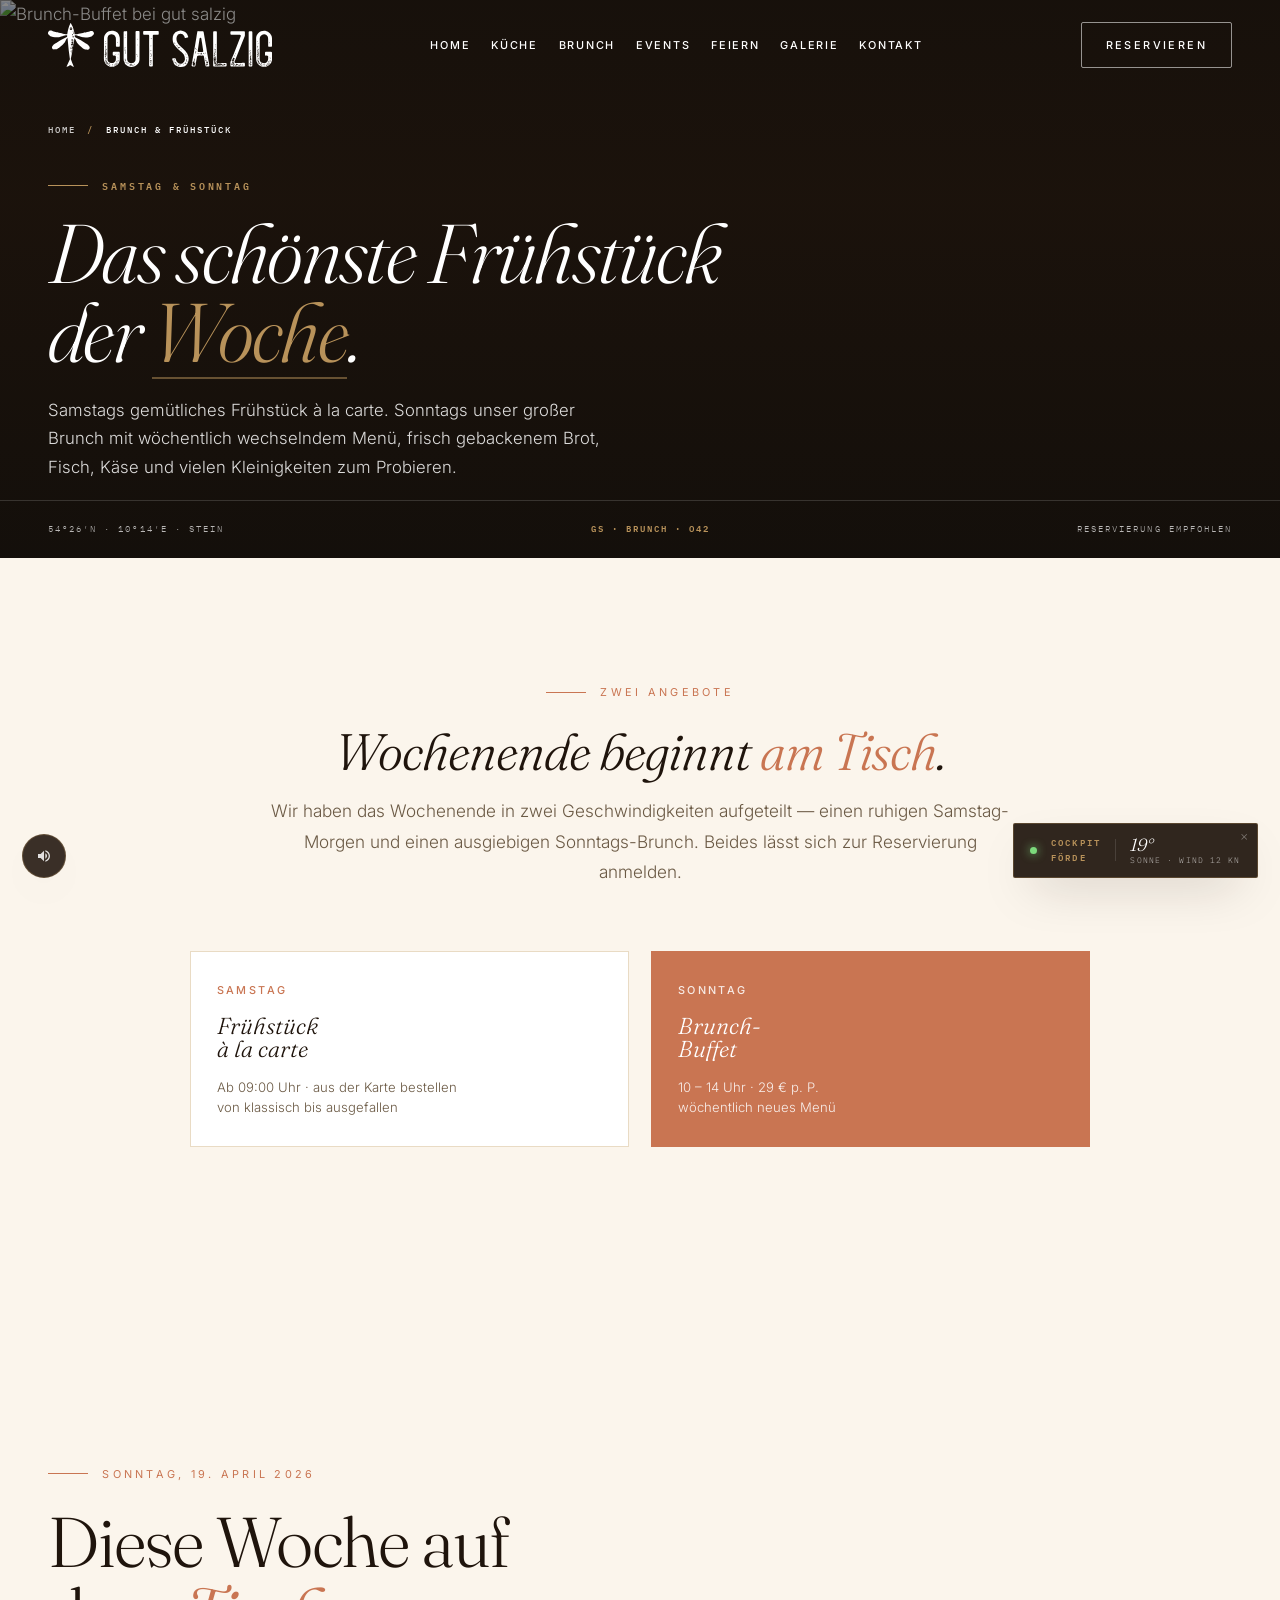
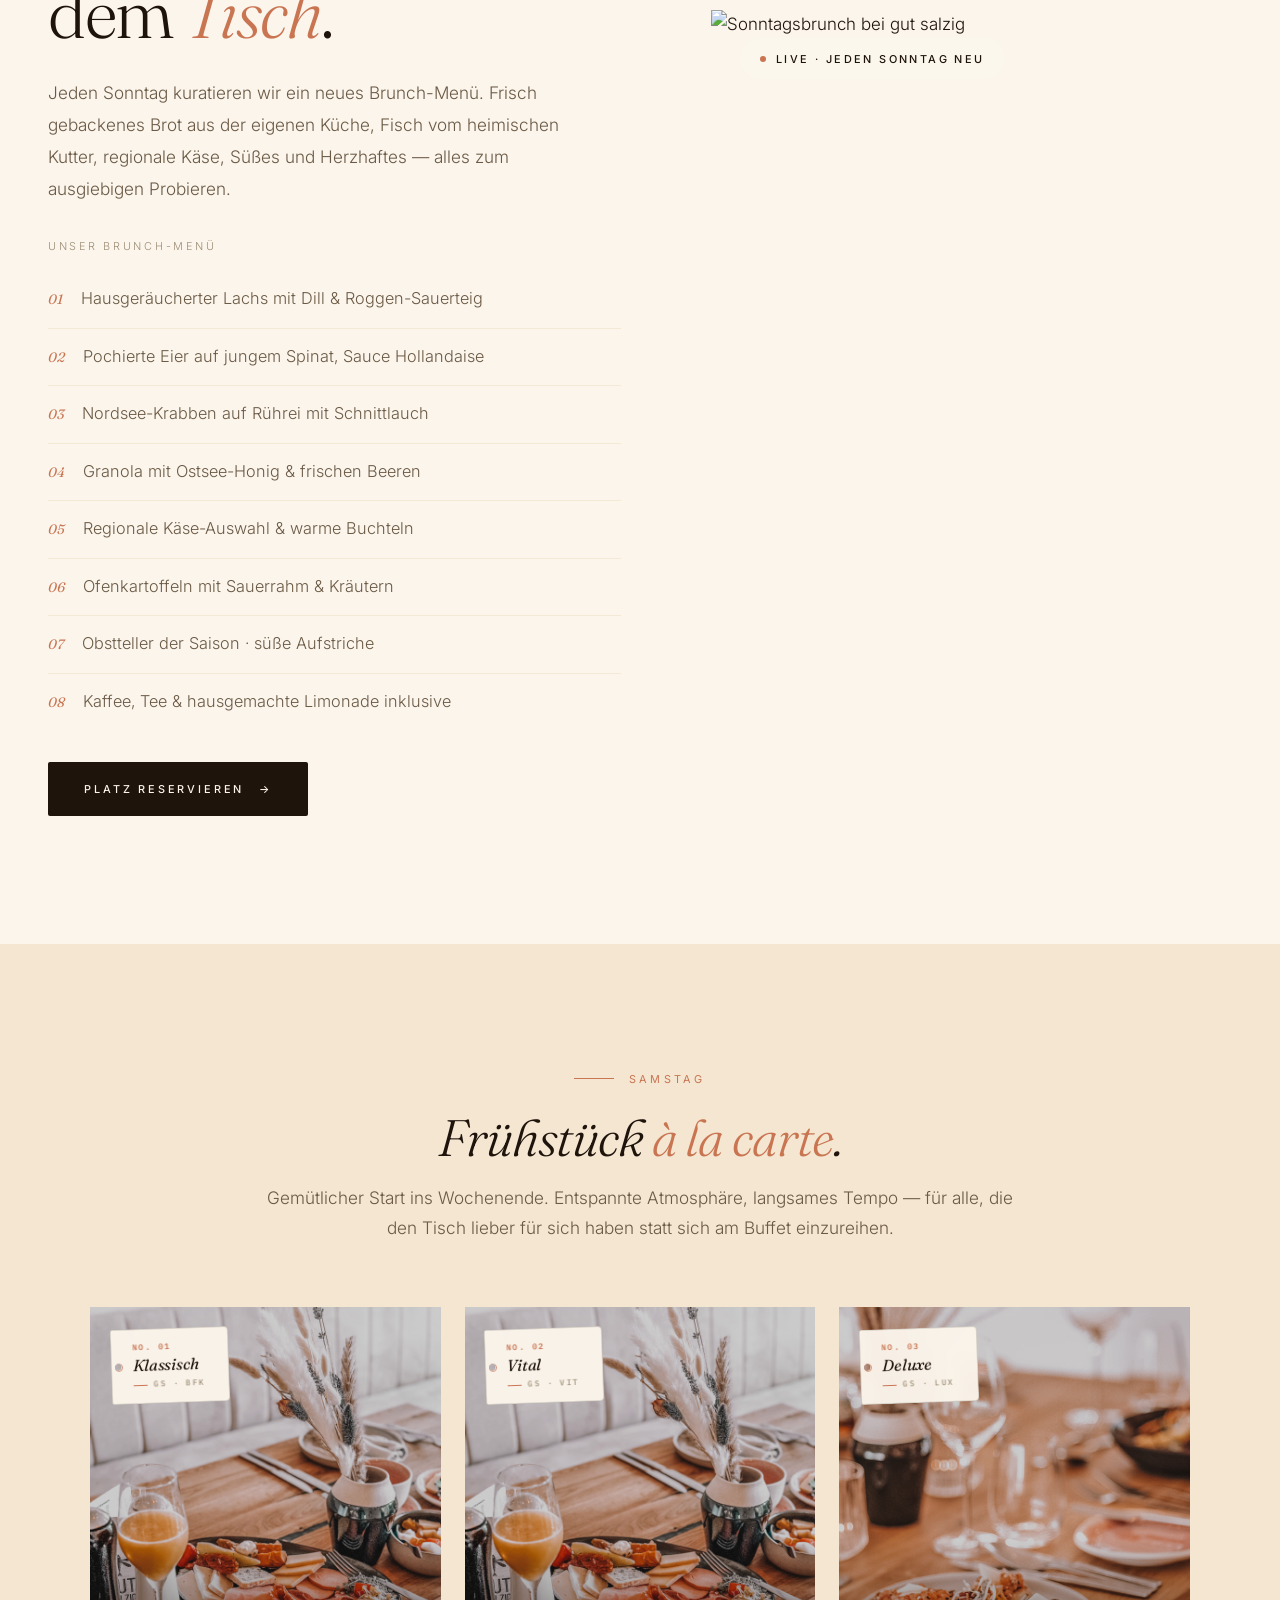
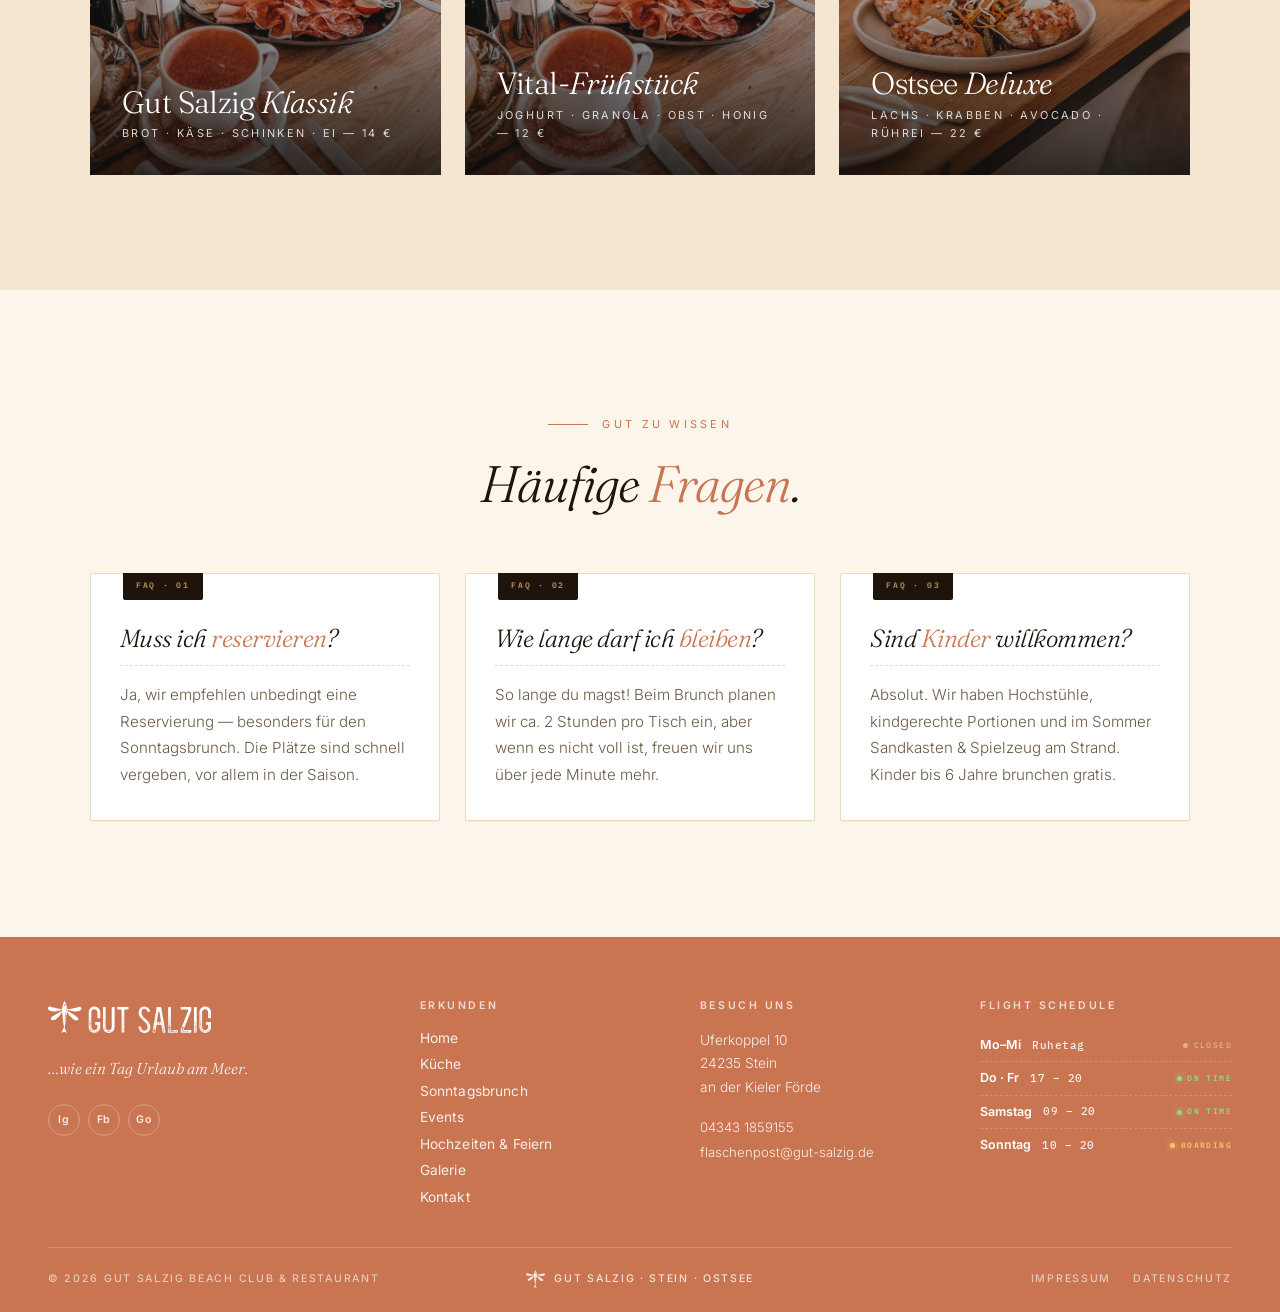
==== prototype/brunch.html @ 91cdd0eb "Initial commit: gut salzig Beach Club & Restaurant Website Static HTML/CSS/JS prototype with: - Home" ====
<!doctype html>
<html lang="de">
<head>
<meta charset="utf-8">
<meta name="viewport" content="width=device-width, initial-scale=1">
<title>Brunch & Frühstück — gut salzig · Stein an der Ostsee</title>
<meta name="description" content="Samstags gemütliches Frühstück à la carte, sonntags großer Brunch mit wöchentlich wechselndem Menü direkt an der Kieler Förde.">
<meta name="theme-color" content="#FBF5EC">
<link rel="icon" type="image/svg+xml" href="assets/logo/icon-blk.svg">

<link rel="preconnect" href="https://fonts.googleapis.com">
<link rel="preconnect" href="https://fonts.gstatic.com" crossorigin>
<link href="https://fonts.googleapis.com/css2?family=Fraunces:ital,opsz,wght@0,9..144,300;0,9..144,400;0,9..144,500;1,9..144,300;1,9..144,400;1,9..144,500&family=Tangerine:wght@400;700&family=Inter:wght@300;400;500&family=IBM+Plex+Mono:wght@400;500;600&display=swap" rel="stylesheet">

<link rel="stylesheet" href="assets/css/style.css">
</content>
</invoke>
</head>
<body>

<header class="nav" id="nav">
  <div class="nav__inner">
    <a href="index.html" class="nav__brand" aria-label="gut salzig">
      <img src="assets/logo/logo2-wht.svg" alt="gut salzig" class="logo-wht">
      <img src="assets/logo/logo2-blk.svg" alt="" class="logo-blk" aria-hidden="true">
    </a>

    <nav class="nav__menu">
      <a href="index.html">Home</a>
      <a href="kueche.html">Küche</a>
      <a href="brunch.html">Brunch</a>
      <a href="events.html">Events</a>
      <a href="feiern.html">Feiern</a>
      <a href="galerie.html">Galerie</a>
      <a href="kontakt.html">Kontakt</a>
    </nav>

    <div class="nav__right">
      <a href="tel:043431859155" class="nav__phone">04343 1859155</a>
      <a href="kontakt.html" class="nav__reserve">Reservieren</a>
      <button class="nav__burger" id="navBurger" aria-label="Menü öffnen">
        <span></span><span></span>
      </button>
    </div>
  </div>
</header>

<div class="menu" id="menu">
  <div class="menu__top">
    <div class="menu__brand">
      <img src="assets/logo/logo2-blk.svg" alt="gut salzig" style="height:44px;width:auto;">
    </div>
    <button class="menu__close" id="menuClose" aria-label="Menü schließen">×</button>
  </div>

  <div class="menu__grid">
    <ul class="menu__list">
      <li><a href="index.html"   data-num="01">Home</a></li>
      <li><a href="kueche.html"  data-num="02">Küche</a></li>
      <li><a href="brunch.html"  data-num="03">Brunch &amp; Frühstück</a></li>
      <li><a href="events.html"  data-num="04">Events</a></li>
      <li><a href="feiern.html"  data-num="05">Hochzeiten &amp; Feiern</a></li>
      <li><a href="galerie.html" data-num="06">Galerie</a></li>
      <li><a href="kontakt.html" data-num="07">Kontakt</a></li>
    </ul>

    <aside class="menu__aside">
      <h4>Besuch uns</h4>
      <p>Direkt an der Kieler Förde.<br>Uferkoppel 10, 24235 Stein</p>
      <div class="hours">
        <span><strong>Do–Fr</strong> 17 – 20 Uhr</span>
        <span><strong>Sa</strong> Frühstück ab 09 · bis 20 Uhr</span>
        <span><strong>So</strong> Brunch 10 – 14 · bis 20 Uhr</span>
      </div>
      <a href="tel:043431859155" class="link">04343 1859155 →</a>
    </aside>
  </div>

  <div class="menu__bottom">
    <span>© 2026 gut salzig</span>
    <div class="menu__social">
      <a href="#">Instagram</a>
      <a href="#">Facebook</a>
      <a href="#">Google</a>
    </div>
  </div>
</div>



<!-- HERO -->
<section class="subpage-hero">
  <div class="subpage-hero__media">
    <img src="assets/images/tile-brunch.jpg" alt="Brunch-Buffet bei gut salzig">
  </div>
  <div class="subpage-hero__content">
    <nav class="subpage-hero__breadcrumb">
      <a href="index.html">Home</a>
      <span class="sep">/</span>
      <span class="current">Brunch & Frühstück</span>
    </nav>
    <span class="subpage-hero__eyebrow">Samstag & Sonntag</span>
    <h1 class="subpage-hero__title">Das schönste Frühstück<br>der <em>Woche</em>.</h1>
    <p class="subpage-hero__sub">Samstags gemütliches Frühstück à la carte. Sonntags unser großer Brunch mit wöchentlich wechselndem Menü, frisch gebackenem Brot, Fisch, Käse und vielen Kleinigkeiten zum Probieren.</p>
  </div>
  <div class="subpage-hero__bar">
    <span>54°26′N · 10°14′E · Stein</span>
    <span class="subpage-hero__bar-flight">GS · BRUNCH · 042</span>
    <span>Reservierung empfohlen</span>
  </div>
</section>

<!-- Zwei Angebote nebeneinander -->
<section class="subpage-section">
  <div class="wrap">
    <div class="page-head reveal">
      <span class="eyebrow">Zwei Angebote</span>
      <h2>Wochenende beginnt <em>am Tisch</em>.</h2>
      <p>Wir haben das Wochenende in zwei Geschwindigkeiten aufgeteilt — einen ruhigen Samstag-Morgen und einen ausgiebigen Sonntags-Brunch. Beides lässt sich zur Reservierung anmelden.</p>
    </div>

    <div class="brunch__days" style="max-width: 900px; margin: 0 auto 4rem; grid-template-columns: 1fr 1fr; gap: 1.4rem;">
      <div class="brunch__day">
        <div class="brunch__day-label">Samstag</div>
        <div class="brunch__day-title">Frühstück<br>à la carte</div>
        <div class="brunch__day-meta">Ab 09:00 Uhr · aus der Karte bestellen<br>von klassisch bis ausgefallen</div>
      </div>
      <div class="brunch__day brunch__day--highlight">
        <div class="brunch__day-label">Sonntag</div>
        <div class="brunch__day-title">Brunch-<br>Buffet</div>
        <div class="brunch__day-meta">10 – 14 Uhr · 29 € p. P.<br>wöchentlich neues Menü</div>
      </div>
    </div>
  </div>
</section>

<!-- Brunch-Wochenmenü (dynamisch) -->
<section class="brunch" id="brunch">
  <div class="wrap">
    <div class="brunch__grid">
      <div class="brunch__content reveal">
        <span class="eyebrow">Sonntag, 19. April 2026</span>
        <h2>Diese Woche auf<br>dem <em>Tisch</em>.</h2>
        <p>Jeden Sonntag kuratieren wir ein neues Brunch-Menü. Frisch gebackenes Brot aus der eigenen Küche, Fisch vom heimischen Kutter, regionale Käse, Süßes und Herzhaftes — alles zum ausgiebigen Probieren.</p>

        <span class="brunch__menu-label">Unser Brunch-Menü</span>
        <ul class="brunch__menu">
          <li data-n="01">Hausgeräucherter Lachs mit Dill &amp; Roggen-Sauerteig</li>
          <li data-n="02">Pochierte Eier auf jungem Spinat, Sauce Hollandaise</li>
          <li data-n="03">Nordsee-Krabben auf Rührei mit Schnittlauch</li>
          <li data-n="04">Granola mit Ostsee-Honig &amp; frischen Beeren</li>
          <li data-n="05">Regionale Käse-Auswahl &amp; warme Buchteln</li>
          <li data-n="06">Ofenkartoffeln mit Sauerrahm &amp; Kräutern</li>
          <li data-n="07">Obstteller der Saison · süße Aufstriche</li>
          <li data-n="08">Kaffee, Tee &amp; hausgemachte Limonade inklusive</li>
        </ul>

        <a href="kontakt.html" class="btn btn--primary">Platz reservieren <span class="arrow">→</span></a>
      </div>
      <div class="brunch__image reveal">
        <span class="brunch__badge">Live · jeden Sonntag neu</span>
        <img src="assets/images/brunch-vertical.jpg" alt="Sonntagsbrunch bei gut salzig">
      </div>
    </div>
  </div>
</section>

<!-- Samstag Frühstück Karte -->
<section class="subpage-section subpage-section--cream">
  <div class="wrap">
    <div class="page-head reveal">
      <span class="eyebrow">Samstag</span>
      <h2>Frühstück <em>à la carte</em>.</h2>
      <p>Gemütlicher Start ins Wochenende. Entspannte Atmosphäre, langsames Tempo — für alle, die den Tisch lieber für sich haben statt sich am Buffet einzureihen.</p>
    </div>

    <div class="celebrations__grid reveal-stagger" style="max-width: 1100px; margin-inline: auto;">
      <article class="celebration">
        <img src="assets/images/dish-3.jpg" alt="Klassisches Frühstück">
        <div class="luggage-tag" aria-hidden="true">
          <span class="luggage-tag__number">No. 01</span>
          <span class="luggage-tag__label">Klassisch</span>
          <span class="luggage-tag__code">GS · BFK</span>
        </div>
        <div class="celebration__body">
          <h3>Gut Salzig <em>Klassik</em></h3>
          <p>Brot · Käse · Schinken · Ei — 14 €</p>
        </div>
      </article>
      <article class="celebration">
        <img src="assets/images/intro-food.jpg" alt="Früchte-Frühstück">
        <div class="luggage-tag" aria-hidden="true">
          <span class="luggage-tag__number">No. 02</span>
          <span class="luggage-tag__label">Vital</span>
          <span class="luggage-tag__code">GS · VIT</span>
        </div>
        <div class="celebration__body">
          <h3>Vital-<em>Frühstück</em></h3>
          <p>Joghurt · Granola · Obst · Honig — 12 €</p>
        </div>
      </article>
      <article class="celebration">
        <img src="assets/images/dish-2.jpg" alt="Deluxe Frühstück">
        <div class="luggage-tag" aria-hidden="true">
          <span class="luggage-tag__number">No. 03</span>
          <span class="luggage-tag__label">Deluxe</span>
          <span class="luggage-tag__code">GS · LUX</span>
        </div>
        <div class="celebration__body">
          <h3>Ostsee <em>Deluxe</em></h3>
          <p>Lachs · Krabben · Avocado · Rührei — 22 €</p>
        </div>
      </article>
    </div>
  </div>
</section>

<!-- FAQ -->
<section class="subpage-section">
  <div class="wrap">
    <div class="page-head reveal">
      <span class="eyebrow">Gut zu wissen</span>
      <h2>Häufige <em>Fragen</em>.</h2>
    </div>

    <div class="captains-log__grid reveal-stagger" style="max-width: 1100px; margin-inline: auto;">
      <article class="log-entry">
        <span class="log-entry__ribbon">FAQ · 01</span>
        <div class="log-entry__header">
          <h3 class="log-entry__title">Muss ich <em>reservieren</em>?</h3>
        </div>
        <p class="log-entry__body">Ja, wir empfehlen unbedingt eine Reservierung — besonders für den Sonntagsbrunch. Die Plätze sind schnell vergeben, vor allem in der Saison.</p>
      </article>
      <article class="log-entry">
        <span class="log-entry__ribbon">FAQ · 02</span>
        <div class="log-entry__header">
          <h3 class="log-entry__title">Wie lange darf ich <em>bleiben</em>?</h3>
        </div>
        <p class="log-entry__body">So lange du magst! Beim Brunch planen wir ca. 2 Stunden pro Tisch ein, aber wenn es nicht voll ist, freuen wir uns über jede Minute mehr.</p>
      </article>
      <article class="log-entry">
        <span class="log-entry__ribbon">FAQ · 03</span>
        <div class="log-entry__header">
          <h3 class="log-entry__title">Sind <em>Kinder</em> willkommen?</h3>
        </div>
        <p class="log-entry__body">Absolut. Wir haben Hochstühle, kindgerechte Portionen und im Sommer Sandkasten &amp; Spielzeug am Strand. Kinder bis 6 Jahre brunchen gratis.</p>
      </article>
    </div>
  </div>
</section>


<footer class="footer">
  <div class="wrap-wide">
    <div class="footer__main">

      <div class="footer__col footer__col--brand">
        <a href="index.html" class="footer__brand">
          <img src="assets/logo/logo2-wht.svg" alt="gut salzig">
        </a>
        <p class="footer__tagline">…wie ein Tag Urlaub am Meer.</p>
        <div class="footer__social">
          <a href="#" aria-label="Instagram">Ig</a>
          <a href="#" aria-label="Facebook">Fb</a>
          <a href="#" aria-label="Google Reviews">Go</a>
        </div>
      </div>

      <div class="footer__col">
        <h4 class="footer__heading">Erkunden</h4>
        <nav class="footer__nav-list">
          <a href="index.html">Home</a>
          <a href="kueche.html">Küche</a>
          <a href="brunch.html">Sonntagsbrunch</a>
          <a href="events.html">Events</a>
          <a href="feiern.html">Hochzeiten &amp; Feiern</a>
          <a href="galerie.html">Galerie</a>
          <a href="kontakt.html">Kontakt</a>
        </nav>
      </div>

      <div class="footer__col">
        <h4 class="footer__heading">Besuch uns</h4>
        <address class="footer__address">
          Uferkoppel 10<br>
          24235 Stein<br>
          an der Kieler Förde
        </address>
        <a href="tel:043431859155" class="footer__contact">04343 1859155</a>
        <a href="mailto:flaschenpost@gut-salzig.de" class="footer__contact">flaschenpost@gut-salzig.de</a>
      </div>

      <div class="footer__col">
        <h4 class="footer__heading">Flight Schedule</h4>
        <div class="flight-schedule">
          <div class="flight-schedule__row">
            <span class="flight-schedule__day">Mo–Mi</span>
            <span>Ruhetag</span>
            <span class="flight-schedule__status flight-schedule__status--closed">Closed</span>
          </div>
          <div class="flight-schedule__row">
            <span class="flight-schedule__day">Do · Fr</span>
            <span>17 – 20</span>
            <span class="flight-schedule__status flight-schedule__status--ontime">On&nbsp;Time</span>
          </div>
          <div class="flight-schedule__row">
            <span class="flight-schedule__day">Samstag</span>
            <span>09 – 20</span>
            <span class="flight-schedule__status flight-schedule__status--ontime">On&nbsp;Time</span>
          </div>
          <div class="flight-schedule__row">
            <span class="flight-schedule__day">Sonntag</span>
            <span>10 – 20</span>
            <span class="flight-schedule__status flight-schedule__status--boarding">Boarding</span>
          </div>
        </div>
      </div>

    </div>

    <div class="footer__bottom">
      <span>© 2026 gut salzig Beach Club &amp; Restaurant</span>
      <span class="footer__bottom-mark">
        <img src="assets/logo/icon-wht.svg" alt="" aria-hidden="true">
        <span>gut salzig · Stein · Ostsee</span>
      </span>
      <div class="footer__legal">
        <a href="impressum.html">Impressum</a>
        <a href="datenschutz.html">Datenschutz</a>
      </div>
    </div>
  </div>
</footer>

<button class="sound-toggle" id="soundToggle" aria-label="Boarding-Sound abspielen">
  <span class="sound-toggle__ring" aria-hidden="true"></span>
  <svg viewBox="0 0 24 24"><path d="M3 9v6h4l5 5V4L7 9H3zm13.5 3c0-1.77-1.02-3.29-2.5-4.03v8.05c1.48-.73 2.5-2.25 2.5-4.02zM14 3.23v2.06c2.89.86 5 3.54 5 6.71s-2.11 5.85-5 6.71v2.06c4.01-.91 7-4.49 7-8.77s-2.99-7.86-7-8.77z"/></svg>
</button>

<aside class="cockpit" id="cockpit" aria-label="Wetter an der Kieler Förde">
  <span class="cockpit__dot"></span>
  <div class="cockpit__label">Cockpit<br>Förde</div>
  <div class="cockpit__divider"></div>
  <div class="cockpit__data">
    <span class="cockpit__temp" id="cockpitTemp">19°</span>
    <span class="cockpit__meta" id="cockpitMeta">Sonne · Wind 12 kn</span>
  </div>
  <button class="cockpit__close" id="cockpitClose" aria-label="Cockpit-Widget schließen">×</button>
</aside>

<script src="assets/js/main.js"></script>


</body>
</html>
---- prototype/assets/css/style.css ----
/* =========================================================
   gut salzig — Design-System v3
   Light · Boho · Elegant · Image-heavy
   Inspired by: Attika Seafood · Picante · Patio Time · Benoit
   ========================================================= */

/* --- Brand Font: Kulacino Rough (nur für Logo & Brand-Akzente) --- */
@font-face {
  font-family: 'Kulacino Rough';
  src: url('../logo/KulacinoRough.otf') format('opentype');
  font-weight: 400;
  font-style: normal;
  font-display: swap;
}

:root {
  /* --- Palette: direkt aus den echten gut-salzig Fotos gesampelt --- */
  /* Quelle: Gastraum-Wände (#D9B4A1), Holz-Tische (#422112),
     beige Samtstühle (#E0D0C3), Hex-Fliesen, Messing-Pendants */
  --bg:          #FBF5EC;   /* Warm Off-White mit Pfirsich-Hauch */
  --bg-2:        #F4E6D1;   /* Warm Cream (wie der Boden) */
  --bg-3:        #E9CEB9;   /* Sand (wie Samtstühle) */
  --bg-4:        #D9B4A1;   /* Terrakotta (wie Wand) */
  --surface:     #FFFFFF;

  --ink:         #1F140C;   /* Reiches Treibholz-Braun */
  --ink-2:       #3C2A1B;
  --ink-soft:    #6B5A45;
  --ink-mute:    #9E8E75;

  --line:        #E9DBC4;
  --line-soft:   #F3E9D4;

  --accent:      #C97552;   /* Warme Terrakotta (gesättigter als Wand) */
  --accent-2:    #E09A6E;   /* Helles Sunset */
  --sage:        #8B9B78;   /* Salbei */
  --ocean:       #6E8B91;   /* gedämpftes Meer */
  --gold:        #B8925A;   /* Messing (Pendant-Leuchten) */

  /* --- Typografie --- */
  --ff-display:  'Fraunces', 'Cormorant Garamond', Georgia, serif;
  --ff-sans:     'Inter', -apple-system, 'Segoe UI', sans-serif;
  --ff-script:   'Tangerine', 'Caveat', cursive;
  --ff-brand:    'Kulacino Rough', 'Fraunces', serif;
  --ff-mono:     'IBM Plex Mono', 'JetBrains Mono', ui-monospace, monospace;

  --fs-mega:     clamp(4rem, 14vw, 18rem);
  --fs-hero:     clamp(3.2rem, 9vw, 11rem);
  --fs-h1:       clamp(2.6rem, 5.5vw, 5.8rem);
  --fs-h2:       clamp(2rem, 3vw, 3.4rem);
  --fs-h3:       clamp(1.25rem, 1.3vw + 0.8rem, 1.8rem);
  --fs-body:     1.0625rem;
  --fs-small:    0.78rem;
  --fs-xs:       0.68rem;

  /* --- Layout --- */
  --wrap:        1360px;
  --wrap-wide:   1560px;
  --r-sm:        4px;
  --r:           2px;
  --r-lg:        0;

  --ease:        cubic-bezier(0.22, 1, 0.36, 1);
  --ease-out:    cubic-bezier(0.16, 1, 0.3, 1);
  --dur:         700ms;
  --dur-fast:    360ms;

  --nav-h:       90px;
}

/* ----- Reset ----- */
*, *::before, *::after { box-sizing: border-box; margin: 0; padding: 0; }
html { scroll-behavior: smooth; -webkit-text-size-adjust: 100%; }
body {
  font-family: var(--ff-sans);
  font-size: var(--fs-body);
  line-height: 1.7;
  color: var(--ink);
  background: var(--bg);
  -webkit-font-smoothing: antialiased;
  font-weight: 300;
  overflow-x: hidden;
}

img, picture, video, svg {
  max-width: 100%;
  display: block;
}
a { color: inherit; text-decoration: none; }
button { font: inherit; border: 0; background: none; cursor: pointer; color: inherit; }
ul, ol { list-style: none; }
input, textarea, select { font: inherit; color: inherit; }

::selection { background: var(--accent); color: #fff; }

/* ----- Typografie ----- */
.display,
h1, h2, h3, h4 {
  font-family: var(--ff-display);
  font-weight: 300;
  line-height: 1;
  letter-spacing: -0.02em;
  color: var(--ink);
  font-optical-sizing: auto;
}
h1 em, h2 em, h3 em, .display em {
  font-style: italic;
  font-weight: 300;
}
.script {
  font-family: var(--ff-script);
  font-size: 1.6em;
  line-height: 0.7;
  color: var(--accent);
  font-weight: 400;
}

.eyebrow {
  display: inline-flex;
  align-items: center;
  gap: 0.9rem;
  font-family: var(--ff-sans);
  font-size: var(--fs-xs);
  letter-spacing: 0.3em;
  text-transform: uppercase;
  color: var(--accent);
  font-weight: 400;
  margin-bottom: 1.5rem;
}
.eyebrow::before {
  content: '';
  width: 40px;
  height: 1px;
  background: currentColor;
}

.lead {
  font-size: 1.18rem;
  color: var(--ink-soft);
  line-height: 1.8;
  font-weight: 300;
  max-width: 58ch;
}

/* ----- Layout Helpers ----- */
.wrap        { width: 100%; max-width: var(--wrap);      margin-inline: auto; padding-inline: clamp(1.5rem, 4vw, 3rem); }
.wrap-wide   { width: 100%; max-width: var(--wrap-wide); margin-inline: auto; padding-inline: clamp(1.5rem, 4vw, 3rem); }

section { padding-block: clamp(5rem, 10vw, 10rem); position: relative; }

/* ----- Buttons ----- */
.btn {
  display: inline-flex;
  align-items: center;
  gap: 0.9rem;
  padding: 1.05rem 2.2rem;
  font-family: var(--ff-sans);
  font-size: var(--fs-xs);
  font-weight: 500;
  letter-spacing: 0.26em;
  text-transform: uppercase;
  border: 1px solid transparent;
  border-radius: 2px;
  transition: all var(--dur-fast) var(--ease);
  white-space: nowrap;
  cursor: pointer;
}
.btn .arrow {
  display: inline-block;
  transition: transform var(--dur-fast) var(--ease);
}
.btn:hover .arrow { transform: translateX(5px); }

.btn--primary {
  background: var(--ink);
  color: var(--bg);
}
.btn--primary:hover {
  background: var(--accent);
  transform: translateY(-2px);
}
.btn--accent {
  background: var(--accent);
  color: #fff;
}
.btn--accent:hover {
  background: var(--ink);
  transform: translateY(-2px);
}
.btn--ghost {
  background: transparent;
  color: #fff;
  border-color: rgba(255, 255, 255, 0.5);
}
.btn--ghost:hover {
  background: #fff;
  color: var(--ink);
}
.btn--outline {
  background: transparent;
  color: var(--ink);
  border-color: var(--ink);
}
.btn--outline:hover {
  background: var(--ink);
  color: var(--bg);
}

.link {
  display: inline-flex;
  align-items: center;
  gap: 0.7rem;
  font-size: var(--fs-xs);
  letter-spacing: 0.22em;
  text-transform: uppercase;
  color: var(--ink);
  font-weight: 500;
  padding-bottom: 4px;
  border-bottom: 1px solid currentColor;
  transition: all var(--dur-fast) var(--ease);
}
.link:hover {
  color: var(--accent);
  letter-spacing: 0.28em;
}

/* =========================================================
   NAVIGATION (minimal, Attika-Style)
   ========================================================= */
.nav {
  position: fixed;
  inset: 0 0 auto 0;
  z-index: 60;
  height: var(--nav-h);
  display: flex;
  align-items: center;
  transition: background var(--dur-fast) var(--ease), height var(--dur-fast);
}
.nav__inner {
  width: 100%;
  max-width: var(--wrap-wide);
  margin-inline: auto;
  padding-inline: clamp(1.5rem, 4vw, 3rem);
  display: flex;
  align-items: center;
  justify-content: space-between;
  gap: 1.5rem;
}

.nav__brand {
  display: flex;
  align-items: center;
  height: 44px;
  transition: opacity var(--dur-fast);
}
.nav__brand img {
  height: 100%;
  width: auto;
  display: block;
  transition: opacity var(--dur-fast) var(--ease);
}
.nav__brand .logo-wht { display: block; }
.nav__brand .logo-blk { display: none; position: absolute; }
.nav--scrolled .nav__brand .logo-wht { display: none; }
.nav--scrolled .nav__brand .logo-blk { display: block; position: static; }
.nav--scrolled .nav__brand { height: 40px; }
.nav__brand:hover { opacity: 0.85; }

.nav__menu {
  display: flex;
  align-items: center;
  gap: clamp(1.5rem, 2.2vw, 2.6rem);
}
.nav__menu a {
  position: relative;
  color: #fff;
  font-size: 0.72rem;
  font-weight: 500;
  letter-spacing: 0.2em;
  text-transform: uppercase;
  padding: 0.6rem 0;
  transition: color var(--dur-fast) var(--ease);
}
.nav__menu a::after {
  content: '';
  position: absolute;
  left: 50%;
  bottom: 0;
  width: 0;
  height: 1px;
  background: var(--gold);
  transform: translateX(-50%);
  transition: width var(--dur) var(--ease);
}
.nav__menu a:hover { color: var(--gold); }
.nav__menu a:hover::after { width: 100%; }

.nav__right {
  display: flex;
  align-items: center;
  gap: 1.4rem;
}

.nav__phone {
  color: #fff;
  font-size: var(--fs-xs);
  letter-spacing: 0.2em;
  text-transform: uppercase;
  display: flex;
  align-items: center;
  gap: 0.6rem;
  transition: color var(--dur-fast);
}
.nav__phone::before {
  content: '';
  width: 6px;
  height: 6px;
  border-radius: 50%;
  background: var(--gold);
}

.nav__reserve {
  color: #fff;
  font-size: var(--fs-xs);
  letter-spacing: 0.22em;
  text-transform: uppercase;
  font-weight: 500;
  padding: 0.8rem 1.5rem;
  border: 1px solid rgba(255,255,255,0.55);
  border-radius: 2px;
  transition: all var(--dur-fast) var(--ease);
}
.nav__reserve:hover {
  background: #fff;
  color: var(--ink);
  border-color: #fff;
}

.nav__burger {
  width: 48px;
  height: 48px;
  display: none;
  flex-direction: column;
  gap: 6px;
  align-items: center;
  justify-content: center;
  border-radius: 50%;
  background: rgba(255,255,255,0.08);
  backdrop-filter: blur(8px);
  border: 1px solid rgba(255,255,255,0.25);
  transition: all var(--dur-fast);
}
.nav__burger span {
  display: block;
  width: 22px;
  height: 1px;
  background: #fff;
  transition: all var(--dur-fast);
}
.nav__burger:hover {
  background: rgba(255,255,255,0.14);
}

/* Scrolled state — Frosted Glass (wie Grand Restaurant) */
.nav--scrolled {
  background: rgba(255, 255, 255, 0.65);
  backdrop-filter: blur(32px) saturate(1.8);
  -webkit-backdrop-filter: blur(32px) saturate(1.8);
  height: 74px;
  border-bottom: 1px solid rgba(31, 20, 12, 0.06);
  box-shadow: 0 20px 60px -30px rgba(31, 20, 12, 0.12);
}
.nav--scrolled .nav__brand,
.nav--scrolled .nav__phone,
.nav--scrolled .nav__reserve,
.nav--scrolled .nav__menu a { color: var(--ink); }
.nav--scrolled .nav__menu a:hover { color: var(--accent); }
.nav--scrolled .nav__menu a::after { background: var(--accent); }
.nav--scrolled .nav__reserve { border-color: var(--ink); }
.nav--scrolled .nav__reserve:hover { background: var(--ink); color: #fff; border-color: var(--ink); }
.nav--scrolled .nav__burger {
  background: rgba(28,26,22,0.05);
  border-color: rgba(28,26,22,0.12);
}
.nav--scrolled .nav__burger span { background: var(--ink); }

/* ----- Fullscreen Menu Overlay ----- */
.menu {
  position: fixed;
  inset: 0;
  z-index: 70;
  background: var(--bg);
  display: flex;
  flex-direction: column;
  padding: clamp(2rem, 5vw, 4rem);
  transform: translateY(-100%);
  transition: transform 900ms var(--ease);
  overflow-y: auto;
}
.menu.is-open { transform: translateY(0); }
.menu__top {
  display: flex;
  justify-content: space-between;
  align-items: center;
  margin-bottom: auto;
}
.menu__brand {
  font-family: var(--ff-display);
  font-size: 1.8rem;
  color: var(--ink);
  line-height: 1;
}
.menu__brand em { font-style: italic; color: var(--accent); }
.menu__close {
  width: 54px;
  height: 54px;
  display: grid;
  place-items: center;
  border-radius: 50%;
  border: 1px solid var(--line);
  font-family: var(--ff-display);
  font-size: 1.5rem;
  transition: all var(--dur-fast);
}
.menu__close:hover { background: var(--ink); color: var(--bg); border-color: var(--ink); }
.menu__grid {
  display: grid;
  grid-template-columns: 2fr 1fr;
  gap: 5rem;
  align-items: center;
  padding: 4rem 0;
  flex: 1;
}
.menu__list li {
  overflow: hidden;
  line-height: 1;
  padding: 0.3em 0;
}
.menu__list a {
  font-family: var(--ff-display);
  font-size: clamp(2.5rem, 7vw, 5.5rem);
  font-weight: 300;
  letter-spacing: -0.02em;
  line-height: 1;
  display: inline-block;
  transition: color var(--dur-fast), transform var(--dur-fast) var(--ease);
  position: relative;
}
.menu__list a:hover {
  color: var(--accent);
  font-style: italic;
  transform: translateX(30px);
}
.menu__list a::before {
  content: attr(data-num);
  position: absolute;
  top: 0.4em;
  right: calc(100% + 1rem);
  font-family: var(--ff-sans);
  font-size: 0.68rem;
  letter-spacing: 0.2em;
  color: var(--ink-mute);
  opacity: 0;
  transition: opacity var(--dur-fast);
}
.menu__list a:hover::before { opacity: 1; }

.menu__aside {
  padding-left: 3rem;
  border-left: 1px solid var(--line);
}
.menu__aside h4 {
  font-family: var(--ff-sans);
  font-size: var(--fs-xs);
  letter-spacing: 0.22em;
  text-transform: uppercase;
  color: var(--accent);
  margin-bottom: 1.5rem;
  font-weight: 500;
}
.menu__aside p { color: var(--ink-soft); font-size: 0.96rem; line-height: 1.8; margin-bottom: 1.8rem; }
.menu__aside .hours { display: flex; flex-direction: column; gap: 0.4rem; font-size: 0.92rem; color: var(--ink-soft); margin-bottom: 2rem; }
.menu__aside .hours strong { color: var(--ink); font-weight: 500; }
.menu__bottom {
  display: flex;
  justify-content: space-between;
  align-items: center;
  padding-top: 2rem;
  border-top: 1px solid var(--line);
  font-size: var(--fs-xs);
  letter-spacing: 0.2em;
  text-transform: uppercase;
  color: var(--ink-soft);
}
.menu__social { display: flex; gap: 1.5rem; }
.menu__social a { transition: color var(--dur-fast); }
.menu__social a:hover { color: var(--accent); }

/* =========================================================
   HERO — Full-bleed, minimal, elegant
   ========================================================= */
.hero {
  position: relative;
  min-height: 100vh;
  overflow: hidden;
  background: var(--ink);
  display: flex;
  align-items: center;
  justify-content: center;
  color: #fff;
}
.hero__media {
  position: absolute;
  inset: 0;
  overflow: hidden;
}
.hero__slide {
  position: absolute;
  inset: 0;
  opacity: 0;
  transition: opacity 2.2s var(--ease);
}
.hero__slide.is-active { opacity: 1; }
.hero__slide img,
.hero__slide video {
  width: 100%;
  height: 100%;
  object-fit: cover;
  transform: scale(1.08);
}
.hero__slide.is-active img,
.hero__slide.is-active video {
  animation: kenburns 14s ease-out forwards;
}
@keyframes kenburns {
  from { transform: scale(1.08); }
  to   { transform: scale(1.2); }
}
.hero__media::after {
  content: '';
  position: absolute;
  inset: 0;
  background:
    linear-gradient(180deg, rgba(15,13,10,0.45) 0%, rgba(15,13,10,0.25) 20%, rgba(15,13,10,0.3) 50%, rgba(15,13,10,0.75) 100%),
    radial-gradient(ellipse at center, rgba(15,13,10,0.35) 0%, rgba(15,13,10,0.15) 40%, transparent 70%);
  pointer-events: none;
  z-index: 1;
}
.hero__content { text-shadow: 0 2px 30px rgba(15,13,10,0.35); }

.hero__content {
  position: relative;
  z-index: 2;
  text-align: center;
  padding: 0 clamp(1rem, 4vw, 3rem);
  max-width: 1200px;
}
.hero__eyebrow {
  display: inline-flex;
  align-items: center;
  gap: 1rem;
  font-size: var(--fs-xs);
  letter-spacing: 0.32em;
  text-transform: uppercase;
  color: rgba(255,255,255,0.82);
  margin-bottom: 2rem;
  font-weight: 400;
}
.hero__eyebrow::before,
.hero__eyebrow::after {
  content: '';
  width: 40px;
  height: 1px;
  background: var(--gold);
}
.hero__title {
  font-size: clamp(2.8rem, 7vw, 8rem);
  font-weight: 300;
  line-height: 1;
  letter-spacing: -0.025em;
  color: #fff;
  margin-bottom: 2rem;
  font-style: italic;
  max-width: 14ch;
  margin-inline: auto;
}
.hero__title em {
  font-style: italic;
  font-weight: 300;
  color: var(--gold);
  position: relative;
}
.hero__title em::after {
  content: '';
  position: absolute;
  left: 0;
  right: 0;
  bottom: 0.05em;
  height: 2px;
  background: var(--gold);
  opacity: 0.5;
}

.hero__sub {
  font-size: clamp(1rem, 1.2vw, 1.2rem);
  color: rgba(255,255,255,0.86);
  font-weight: 300;
  max-width: 48ch;
  margin: 0 auto 3rem;
  line-height: 1.8;
}
.hero__slogan {
  font-family: var(--ff-display);
  font-size: clamp(1.15rem, 1.5vw + 0.5rem, 1.7rem);
  font-weight: 300;
  color: rgba(255, 255, 255, 0.95);
  max-width: 32ch;
  margin: 0 auto 2.8rem;
  line-height: 1.45;
  letter-spacing: -0.005em;
  font-style: italic;
}
.hero__slogan em {
  font-style: italic;
  color: var(--gold);
  font-weight: 400;
  position: relative;
  white-space: nowrap;
}
.hero__slogan em::after {
  content: '';
  position: absolute;
  left: 0;
  right: 0;
  bottom: -0.08em;
  height: 1px;
  background: var(--gold);
  opacity: 0.5;
}
.hero__actions {
  display: flex;
  gap: 1rem;
  justify-content: center;
  flex-wrap: wrap;
}

/* Hero bottom bar */
.hero__bar {
  position: absolute;
  bottom: 0;
  left: 0;
  right: 0;
  z-index: 3;
  display: flex;
  justify-content: space-between;
  align-items: center;
  padding: 2rem clamp(1.5rem, 4vw, 3rem);
  max-width: var(--wrap-wide);
  margin-inline: auto;
  color: rgba(255,255,255,0.8);
  font-size: var(--fs-xs);
  letter-spacing: 0.22em;
  text-transform: uppercase;
}
.hero__dots {
  display: flex;
  gap: 0.8rem;
  align-items: center;
}
.hero__dots button {
  width: 30px;
  height: 1px;
  background: rgba(255,255,255,0.3);
  transition: all var(--dur) var(--ease);
}
.hero__dots button.is-active {
  background: #fff;
  width: 52px;
  height: 2px;
}
.hero__coords { letter-spacing: 0.22em; }
.hero__scroll {
  display: flex;
  align-items: center;
  gap: 0.6rem;
}
.hero__scroll::after {
  content: '';
  width: 1px;
  height: 30px;
  background: #fff;
  animation: scrollPulse 2.4s ease-in-out infinite;
}
@keyframes scrollPulse {
  0%, 100% { transform: scaleY(0.3); opacity: 0.3; }
  50%      { transform: scaleY(1);   opacity: 1; }
}

/* =========================================================
   TILES — 3 große quadratische Angebots-Kacheln (Picante)
   ========================================================= */
.tiles {
  padding-block: 0;
  background: var(--bg);
}
.tiles__header {
  text-align: center;
  padding: clamp(5rem, 8vw, 8rem) 1.5rem 3rem;
}
.tiles__header h2 {
  font-size: var(--fs-h1);
  line-height: 1;
  margin-bottom: 1rem;
}
.tiles__header h2 em { font-family: var(--ff-display); color: var(--accent); }
.tiles__header p {
  font-size: 1.1rem;
  color: var(--ink-soft);
  max-width: 55ch;
  margin-inline: auto;
  font-weight: 300;
  line-height: 1.8;
}

.tiles__grid {
  display: grid;
  grid-template-columns: repeat(3, 1fr);
  gap: 1.5rem;
  max-width: var(--wrap-wide);
  margin-inline: auto;
  padding: 0 clamp(1.5rem, 4vw, 3rem) clamp(5rem, 8vw, 8rem);
}
.tile {
  position: relative;
  aspect-ratio: 1 / 1;
  overflow: hidden;
  cursor: pointer;
  background: var(--ink);
  isolation: isolate;
}
.tile img {
  width: 100%;
  height: 100%;
  object-fit: cover;
  filter: brightness(0.75) saturate(0.95);
  transition: transform 2s var(--ease), filter var(--dur) var(--ease);
}
.tile::before {
  content: '';
  position: absolute;
  inset: 0;
  background: linear-gradient(180deg, transparent 40%, rgba(15,13,10,0.85));
  z-index: 1;
}
.tile:hover img {
  transform: scale(1.1);
  filter: brightness(0.9) saturate(1.1);
}
.tile__inner {
  position: absolute;
  inset: 0;
  z-index: 2;
  display: flex;
  flex-direction: column;
  justify-content: flex-end;
  padding: clamp(1.8rem, 3vw, 3rem);
  color: #fff;
}
.tile__num {
  position: absolute;
  top: clamp(1.8rem, 3vw, 3rem);
  left: clamp(1.8rem, 3vw, 3rem);
  font-family: var(--ff-display);
  font-style: italic;
  font-size: 1.1rem;
  font-weight: 300;
  opacity: 0.8;
  letter-spacing: 0.15em;
}
.tile__kicker {
  font-size: var(--fs-xs);
  letter-spacing: 0.28em;
  text-transform: uppercase;
  color: var(--gold);
  margin-bottom: 1rem;
  font-weight: 500;
}
.tile__title {
  font-family: var(--ff-display);
  font-size: clamp(2.2rem, 3.4vw, 3.4rem);
  font-weight: 300;
  color: #fff;
  line-height: 1;
  margin-bottom: 0.8rem;
  transition: transform var(--dur) var(--ease);
}
.tile__title em { font-style: italic; }
.tile__desc {
  font-size: 0.96rem;
  color: rgba(255,255,255,0.85);
  line-height: 1.7;
  font-weight: 300;
  max-width: 32ch;
  opacity: 0;
  max-height: 0;
  margin-bottom: 0;
  transition: all var(--dur) var(--ease);
  overflow: hidden;
}
.tile:hover .tile__desc {
  opacity: 1;
  max-height: 100px;
  margin-bottom: 1.5rem;
}
.tile__arrow {
  display: inline-flex;
  align-items: center;
  gap: 0.7rem;
  font-size: var(--fs-xs);
  letter-spacing: 0.22em;
  text-transform: uppercase;
  color: #fff;
  font-weight: 500;
}
.tile__arrow::after {
  content: '→';
  font-size: 1rem;
  transition: transform var(--dur-fast) var(--ease);
}
.tile:hover .tile__arrow::after { transform: translateX(6px); }

/* =========================================================
   INTRO — Editorial Split, hell & elegant
   ========================================================= */
.intro { background: var(--bg-2); overflow: hidden; position: relative; }
.intro__grid {
  display: grid;
  grid-template-columns: 1fr 1.1fr;
  gap: clamp(3rem, 6vw, 6rem);
  align-items: center;
}
.intro__media {
  position: relative;
  aspect-ratio: 4 / 5;
}
.intro__media img {
  width: 100%;
  height: 100%;
  object-fit: cover;
}
.intro__media .img-1 {
  position: absolute;
  inset: 0;
  width: 80%;
  height: 90%;
}
.intro__media .img-2 {
  position: absolute;
  bottom: 0;
  right: 0;
  width: 50%;
  height: 45%;
  object-fit: cover;
  border: 14px solid var(--bg-2);
}
.intro__text h2 {
  font-size: var(--fs-h1);
  margin-bottom: 2rem;
  max-width: 14ch;
  line-height: 1;
}
.intro__text h2 em { font-family: var(--ff-display); color: var(--accent); }
.intro__text p {
  color: var(--ink-soft);
  font-weight: 300;
  font-size: 1.08rem;
  max-width: 50ch;
  margin-bottom: 1.5rem;
  line-height: 1.85;
}
.intro__signature {
  margin-top: 2.5rem;
  display: flex;
  align-items: center;
  gap: 1.2rem;
}
.intro__signature-line { width: 50px; height: 1px; background: var(--accent); }
.intro__signature-text {
  font-family: var(--ff-script);
  font-size: 2.2rem;
  color: var(--accent);
  line-height: 0.8;
}

/* =========================================================
   BRUNCH — elegant, image-driven
   ========================================================= */
.brunch { background: var(--bg); overflow: hidden; }
.brunch__grid {
  display: grid;
  grid-template-columns: 1.1fr 1fr;
  gap: clamp(3rem, 7vw, 7rem);
  align-items: center;
}
.brunch__content .eyebrow { color: var(--accent); }
.brunch__content h2 {
  font-size: var(--fs-h1);
  line-height: 1;
  margin-bottom: 1.8rem;
  max-width: 14ch;
}
.brunch__content h2 em { font-family: var(--ff-display); color: var(--accent); }
.brunch__content > p {
  color: var(--ink-soft);
  max-width: 50ch;
  font-weight: 300;
  font-size: 1.08rem;
  margin-bottom: 2rem;
  line-height: 1.85;
}
.brunch__meta {
  display: grid;
  grid-template-columns: repeat(3, auto);
  gap: 2.5rem;
  margin: 2.5rem 0;
  padding: 2rem 0;
  border-top: 1px solid var(--line);
  border-bottom: 1px solid var(--line);
}
.brunch__days {
  display: grid;
  grid-template-columns: 1fr 1fr;
  gap: 1rem;
  margin: 2.5rem 0;
}
.brunch__day {
  padding: 1.8rem 1.6rem;
  background: var(--surface);
  border: 1px solid var(--line);
  position: relative;
  transition: all var(--dur-fast) var(--ease);
}
.brunch__day:hover {
  transform: translateY(-4px);
  border-color: var(--accent);
}
.brunch__day--highlight {
  background: var(--accent);
  border-color: var(--accent);
  color: #fff;
}
.brunch__day-label {
  font-size: var(--fs-xs);
  letter-spacing: 0.22em;
  text-transform: uppercase;
  color: var(--accent);
  font-weight: 500;
  margin-bottom: 0.9rem;
}
.brunch__day--highlight .brunch__day-label {
  color: rgba(255,255,255,0.85);
}
.brunch__day-title {
  font-family: var(--ff-display);
  font-style: italic;
  font-size: clamp(1.4rem, 1.8vw, 1.8rem);
  font-weight: 300;
  line-height: 1.02;
  color: var(--ink);
  margin-bottom: 1rem;
}
.brunch__day--highlight .brunch__day-title {
  color: #fff;
}
.brunch__day-meta {
  font-size: 0.82rem;
  color: var(--ink-soft);
  line-height: 1.55;
  font-weight: 300;
}
.brunch__day--highlight .brunch__day-meta {
  color: rgba(255,255,255,0.88);
}
.brunch__meta div { display: flex; flex-direction: column; }
.brunch__meta strong {
  font-family: var(--ff-display);
  font-style: italic;
  font-size: 2rem;
  font-weight: 300;
  color: var(--accent);
  line-height: 1;
}
.brunch__meta span {
  font-size: var(--fs-xs);
  letter-spacing: 0.2em;
  text-transform: uppercase;
  color: var(--ink-mute);
  margin-top: 0.6rem;
  font-weight: 400;
}
.brunch__menu-label {
  font-size: var(--fs-xs);
  letter-spacing: 0.25em;
  text-transform: uppercase;
  color: var(--ink-mute);
  margin-bottom: 1rem;
  display: block;
}
.brunch__menu { margin-bottom: 2rem; }
.brunch__menu li {
  padding: 0.9rem 0;
  color: var(--ink-soft);
  border-bottom: 1px solid var(--line-soft);
  font-size: 1.02rem;
  font-weight: 300;
  display: flex;
  align-items: baseline;
  gap: 1.1rem;
  transition: padding var(--dur-fast);
}
.brunch__menu li::before {
  content: attr(data-n);
  font-family: var(--ff-display);
  font-style: italic;
  font-size: 0.85rem;
  color: var(--accent);
  font-weight: 400;
}
.brunch__menu li:hover { padding-left: 0.5rem; }
.brunch__menu li:last-child { border-bottom: none; }

.brunch__image {
  position: relative;
  aspect-ratio: 4 / 5;
  overflow: hidden;
}
.brunch__image img {
  width: 100%;
  height: 100%;
  object-fit: cover;
  transition: transform 1.8s var(--ease);
}
.brunch__image:hover img { transform: scale(1.05); }
.brunch__badge {
  position: absolute;
  top: 1.8rem;
  left: 1.8rem;
  background: rgba(251, 247, 238, 0.95);
  backdrop-filter: blur(6px);
  color: var(--ink);
  padding: 0.7rem 1.3rem;
  border-radius: 999px;
  font-size: var(--fs-xs);
  letter-spacing: 0.22em;
  text-transform: uppercase;
  display: flex;
  align-items: center;
  gap: 0.6rem;
  font-weight: 500;
  z-index: 2;
}
.brunch__badge::before {
  content: '';
  width: 6px;
  height: 6px;
  background: var(--accent);
  border-radius: 50%;
  animation: pulse 2s ease-in-out infinite;
}
@keyframes pulse {
  0%,100% { opacity: 1; transform: scale(1); }
  50%     { opacity: 0.4; transform: scale(1.4); }
}

/* =========================================================
   BOARDING SOUND TOGGLE — fixed bottom-left
   ========================================================= */
.sound-toggle {
  position: fixed;
  bottom: 1.4rem;
  left: 1.4rem;
  z-index: 40;
  width: 44px;
  height: 44px;
  border-radius: 50%;
  background: rgba(31, 20, 12, 0.88);
  backdrop-filter: blur(14px);
  -webkit-backdrop-filter: blur(14px);
  border: 1px solid rgba(184, 146, 90, 0.3);
  color: rgba(255, 255, 255, 0.85);
  display: grid;
  place-items: center;
  cursor: pointer;
  transition: all var(--dur-fast) var(--ease);
  opacity: 0;
  transform: translateY(10px);
  box-shadow: 0 16px 40px -18px rgba(31, 20, 12, 0.4);
}
.sound-toggle.is-visible {
  opacity: 1;
  transform: none;
}
.sound-toggle:hover {
  background: var(--accent);
  border-color: var(--accent);
  color: #fff;
}
.sound-toggle svg {
  width: 16px;
  height: 16px;
  fill: currentColor;
}
.sound-toggle__ring {
  position: absolute;
  inset: -4px;
  border-radius: 50%;
  border: 1.5px solid var(--gold);
  opacity: 0;
  transition: opacity var(--dur-fast);
}
.sound-toggle.is-playing .sound-toggle__ring {
  opacity: 0.8;
  animation: sound-ping 1.4s ease-out;
}
@keyframes sound-ping {
  0%   { transform: scale(0.9); opacity: 0.9; }
  70%  { transform: scale(1.6); opacity: 0.15; }
  100% { transform: scale(1.8); opacity: 0; }
}

@media (max-width: 720px) {
  .sound-toggle { bottom: 0.8rem; left: 0.8rem; width: 38px; height: 38px; }
}

/* =========================================================
   SUBPAGE LAYOUT — Hero, Breadcrumb, Page-Header
   ========================================================= */
.subpage-hero {
  position: relative;
  min-height: 62vh;
  display: flex;
  align-items: flex-end;
  overflow: hidden;
  background: var(--ink);
  color: #fff;
  padding-top: var(--nav-h);
  padding-bottom: clamp(3rem, 6vw, 5rem);
}
.subpage-hero__media {
  position: absolute;
  inset: 0;
  z-index: 0;
}
.subpage-hero__media img {
  width: 100%;
  height: 100%;
  object-fit: cover;
}
.subpage-hero__media::after {
  content: '';
  position: absolute;
  inset: 0;
  background:
    linear-gradient(180deg, rgba(15,13,10,0.5) 0%, rgba(15,13,10,0.25) 35%, rgba(15,13,10,0.7) 100%);
}
.subpage-hero__content {
  position: relative;
  z-index: 2;
  width: 100%;
  max-width: var(--wrap);
  margin-inline: auto;
  padding-inline: clamp(1.5rem, 4vw, 3rem);
}
.subpage-hero__breadcrumb {
  display: flex;
  align-items: center;
  gap: 0.7rem;
  font-family: var(--ff-mono);
  font-size: 0.58rem;
  letter-spacing: 0.22em;
  text-transform: uppercase;
  color: rgba(255, 255, 255, 0.65);
  margin-bottom: 1.8rem;
  font-weight: 500;
}
.subpage-hero__breadcrumb a { color: rgba(255, 255, 255, 0.78); transition: color var(--dur-fast); }
.subpage-hero__breadcrumb a:hover { color: #fff; }
.subpage-hero__breadcrumb .sep { color: var(--gold); }
.subpage-hero__breadcrumb .current { color: #fff; }
.subpage-hero__eyebrow {
  display: inline-flex;
  align-items: center;
  gap: 0.9rem;
  font-family: var(--ff-mono);
  font-size: 0.62rem;
  letter-spacing: 0.28em;
  text-transform: uppercase;
  color: var(--gold);
  font-weight: 600;
  margin-bottom: 1.2rem;
}
.subpage-hero__eyebrow::before {
  content: '';
  width: 40px;
  height: 1px;
  background: var(--gold);
}
.subpage-hero__title {
  font-family: var(--ff-display);
  font-style: italic;
  font-size: clamp(3rem, 6.5vw, 6.5rem);
  font-weight: 300;
  line-height: 0.95;
  color: #fff;
  letter-spacing: -0.02em;
  margin-bottom: 1.5rem;
  max-width: 18ch;
}
.subpage-hero__title em {
  font-style: italic;
  color: var(--gold);
  position: relative;
}
.subpage-hero__title em::after {
  content: '';
  position: absolute;
  left: 0;
  right: 0;
  bottom: 0.04em;
  height: 2px;
  background: var(--gold);
  opacity: 0.5;
}
.subpage-hero__sub {
  font-family: var(--ff-sans);
  font-size: 1.05rem;
  font-weight: 300;
  line-height: 1.7;
  color: rgba(255, 255, 255, 0.85);
  max-width: 58ch;
}
.subpage-hero__bar {
  position: absolute;
  bottom: 0;
  left: 0;
  right: 0;
  max-width: var(--wrap);
  margin-inline: auto;
  padding: 1.3rem clamp(1.5rem, 4vw, 3rem);
  display: flex;
  justify-content: space-between;
  align-items: center;
  gap: 1.5rem;
  font-family: var(--ff-mono);
  font-size: 0.58rem;
  letter-spacing: 0.22em;
  text-transform: uppercase;
  color: rgba(255, 255, 255, 0.7);
  border-top: 1px solid rgba(255, 255, 255, 0.15);
  z-index: 2;
}
.subpage-hero__bar-flight { color: var(--gold); font-weight: 600; }

/* Subpage section helpers */
/* ---- Menu Card (Speisekarte) ---- */
.menu-card {
  max-width: 900px;
  margin-inline: auto;
  display: grid;
  grid-template-columns: 1fr 1fr;
  gap: 3.5rem;
}
.menu-card__section { break-inside: avoid; }
.menu-card__title {
  font-family: var(--ff-display);
  font-size: 1.6rem;
  font-weight: 300;
  font-style: italic;
  margin-bottom: 1.5rem;
  padding-bottom: 0.8rem;
  border-bottom: 1px solid var(--line);
  color: var(--ink);
}
.menu-card__title em { font-style: italic; color: var(--accent); }
.menu-card__list { display: flex; flex-direction: column; gap: 0; }
.menu-card__list li {
  display: grid;
  grid-template-columns: auto 1fr auto;
  gap: 0.5rem;
  align-items: baseline;
  padding: 0.65rem 0;
  border-bottom: 1px dashed var(--line-soft);
  font-size: 0.92rem;
  color: var(--ink-soft);
  font-weight: 300;
  line-height: 1.45;
}
.menu-card__list li:last-child { border-bottom: none; }
.menu-card__list .dot {
  width: 4px;
  height: 4px;
  background: var(--accent);
  border-radius: 50%;
  margin-top: 0.55em;
  flex-shrink: 0;
}
.menu-card__list .name { min-width: 0; }
.menu-card__list .leader {
  flex: 1;
  border-bottom: 1px dotted var(--line);
  min-width: 1rem;
  margin-bottom: 0.3em;
}
.menu-card__list .price {
  font-family: var(--ff-mono);
  font-size: 0.78rem;
  font-weight: 600;
  color: var(--ink);
  letter-spacing: 0.04em;
  white-space: nowrap;
  flex-shrink: 0;
}
@media (max-width: 720px) {
  .menu-card { grid-template-columns: 1fr; gap: 2.5rem; }
}

.subpage-section {
  padding-block: clamp(5rem, 9vw, 9rem);
  background: var(--bg);
}
.subpage-section--cream { background: var(--bg-2); }
.subpage-section--dark { background: var(--ink); color: #fff; }

/* Page-Header (smaller than section-head) for sub-sections */
.page-head {
  max-width: 760px;
  margin: 0 auto clamp(3rem, 5vw, 4.5rem);
  text-align: center;
}
.page-head .eyebrow { justify-content: center; }
.page-head h2 {
  font-size: clamp(2.2rem, 4vw, 3.6rem);
  font-style: italic;
  font-weight: 300;
  line-height: 1;
  margin-bottom: 1.2rem;
}
.page-head h2 em { font-style: italic; color: var(--accent); }
.page-head p {
  font-size: 1.08rem;
  color: var(--ink-soft);
  line-height: 1.75;
  font-weight: 300;
}

/* =========================================================
   COCKPIT WEATHER WIDGET — fixed bottom-right
   ========================================================= */
.cockpit {
  position: fixed;
  bottom: 1.4rem;
  right: 1.4rem;
  z-index: 40;
  background: rgba(31, 20, 12, 0.92);
  backdrop-filter: blur(14px) saturate(1.4);
  -webkit-backdrop-filter: blur(14px) saturate(1.4);
  color: rgba(255, 255, 255, 0.92);
  padding: 0.7rem 1rem 0.65rem;
  font-family: var(--ff-mono);
  border-radius: 2px;
  border: 1px solid rgba(184, 146, 90, 0.3);
  box-shadow: 0 20px 50px -20px rgba(31, 20, 12, 0.35);
  display: flex;
  align-items: center;
  gap: 0.9rem;
  font-size: 0.58rem;
  letter-spacing: 0.16em;
  text-transform: uppercase;
  opacity: 0;
  transform: translateY(12px);
  transition: opacity 0.8s var(--ease), transform 0.8s var(--ease);
  pointer-events: none;
  max-width: 280px;
}
.cockpit.is-visible {
  opacity: 1;
  transform: none;
  pointer-events: auto;
}
.cockpit__dot {
  width: 7px;
  height: 7px;
  border-radius: 50%;
  background: #7CD97C;
  box-shadow: 0 0 10px rgba(124, 217, 124, 0.9);
  animation: pulse 2.4s ease-in-out infinite;
  flex-shrink: 0;
}
.cockpit__label {
  color: var(--gold);
  font-weight: 600;
  letter-spacing: 0.22em;
}
.cockpit__divider {
  width: 1px;
  height: 22px;
  background: rgba(255, 255, 255, 0.12);
}
.cockpit__data {
  display: flex;
  flex-direction: column;
  gap: 0.15rem;
  line-height: 1;
}
.cockpit__temp {
  font-family: var(--ff-display);
  font-style: italic;
  font-size: 1.1rem;
  font-weight: 300;
  color: #fff;
  letter-spacing: 0;
}
.cockpit__meta {
  font-size: 0.5rem;
  color: rgba(255, 255, 255, 0.65);
  letter-spacing: 0.14em;
}
.cockpit__close {
  position: absolute;
  top: 0.3rem;
  right: 0.3rem;
  width: 16px;
  height: 16px;
  display: grid;
  place-items: center;
  color: rgba(255, 255, 255, 0.4);
  font-size: 0.9rem;
  line-height: 1;
  cursor: pointer;
  transition: color var(--dur-fast);
  background: none;
  border: 0;
  padding: 0;
}
.cockpit__close:hover { color: #fff; }

@media (max-width: 720px) {
  .cockpit { bottom: 0.8rem; right: 0.8rem; font-size: 0.52rem; padding: 0.5rem 0.8rem; }
  .cockpit__temp { font-size: 0.95rem; }
}

/* =========================================================
   TRAVEL ACCENTS — Passport Stamps, Flight Arcs, Labels
   ========================================================= */

/* ---- Passport Stamp (dezenter Akzent in Section-Headers) ---- */
.passport-stamp {
  --stamp-color: var(--accent);
  position: absolute;
  display: inline-flex;
  flex-direction: column;
  align-items: center;
  justify-content: center;
  width: 118px;
  height: 118px;
  border: 1.5px solid var(--stamp-color);
  border-radius: 50%;
  color: var(--stamp-color);
  font-family: var(--ff-mono);
  font-size: 0.5rem;
  letter-spacing: 0.2em;
  text-transform: uppercase;
  font-weight: 600;
  text-align: center;
  opacity: 0;
  pointer-events: none;
  transform: rotate(-25deg) scale(1.6);
  padding: 0.8rem;
  line-height: 1.2;
  mix-blend-mode: multiply;
  transition: opacity 0.5s var(--ease), transform 0.65s var(--ease);
}
.passport-stamp.is-stamped {
  opacity: 0.45;
  transform: rotate(-9deg) scale(1);
}
.passport-stamp::before {
  content: '';
  position: absolute;
  inset: 4px;
  border: 1px solid var(--stamp-color);
  border-radius: 50%;
}
.passport-stamp__top,
.passport-stamp__bottom {
  font-size: 0.48rem;
  opacity: 0.95;
  white-space: nowrap;
}
.passport-stamp__main {
  font-family: var(--ff-display);
  font-style: italic;
  font-weight: 400;
  font-size: 1.05rem;
  letter-spacing: 0.01em;
  line-height: 1;
  margin: 0.15rem 0;
  text-transform: none;
}
.passport-stamp__divider {
  width: 60%;
  height: 1px;
  background: currentColor;
  opacity: 0.5;
  margin: 0.15rem 0;
}
/* Rectangular visa-stamp variant */
.passport-stamp--rect {
  width: auto;
  min-width: 140px;
  height: auto;
  border-radius: 2px;
  padding: 0.7rem 1.1rem;
}
.passport-stamp--rect::before {
  inset: 3px;
  border-radius: 1px;
}

/* ---- Flight Arc Divider (zwischen Sektionen) ---- */
.flight-divider {
  position: relative;
  height: 80px;
  color: var(--accent);
  opacity: 0.3;
  pointer-events: none;
  margin-block: -40px;
  z-index: 1;
}
.flight-divider svg {
  position: absolute;
  inset: 0;
  width: 100%;
  height: 100%;
  display: block;
}
.flight-divider svg path {
  stroke: currentColor;
  stroke-width: 1;
  stroke-dasharray: 3 5;
  fill: none;
  stroke-linecap: round;
}
.flight-divider__plane {
  position: absolute;
  top: 50%;
  left: 50%;
  transform: translate(-50%, -60%);
  background: var(--bg);
  padding: 0 0.8rem;
  color: var(--accent);
  font-size: 1.1rem;
  line-height: 1;
  opacity: 0.7;
}
.flight-divider--on-cream .flight-divider__plane { background: var(--bg-2); }

/* ---- Luggage Tag (Gepäck-Anhänger für Menü-Kategorien) ---- */
.luggage-tag {
  position: absolute;
  top: 1.3rem;
  left: 1.3rem;
  background: rgba(251, 245, 236, 0.96);
  backdrop-filter: blur(6px);
  color: var(--ink);
  border: 1px solid rgba(31, 20, 12, 0.15);
  padding: 0.7rem 1rem 0.7rem 1.3rem;
  font-family: var(--ff-mono);
  z-index: 3;
  opacity: 0;
  transform: translateY(-20px) rotate(-15deg);
  box-shadow: 0 10px 24px -14px rgba(31, 20, 12, 0.25);
  min-width: 118px;
  border-radius: 2px 4px 4px 2px;
  transition: opacity 0.55s var(--ease), transform 0.7s var(--ease);
}
.luggage-tag.is-stamped {
  opacity: 1;
  transform: translateY(0) rotate(-2deg);
}
.luggage-tag {
  /* Notch für das Loch auf der linken Seite — extension */
  -webkit-mask-image: radial-gradient(circle at 0.45rem 50%, transparent 3px, #000 3.5px);
          mask-image: radial-gradient(circle at 0.45rem 50%, transparent 3px, #000 3.5px);
}
.luggage-tag::before {
  /* Loch-Verstärkung */
  content: '';
  position: absolute;
  top: 50%;
  left: 0.45rem;
  width: 8px;
  height: 8px;
  border: 1.5px solid var(--accent);
  border-radius: 50%;
  transform: translate(-50%, -50%);
  z-index: 2;
  opacity: 0.8;
}
.luggage-tag__number {
  font-size: 0.48rem;
  letter-spacing: 0.2em;
  text-transform: uppercase;
  color: var(--accent);
  font-weight: 600;
  display: block;
  margin-bottom: 0.2rem;
}
.luggage-tag__label {
  font-family: var(--ff-display);
  font-style: italic;
  font-weight: 400;
  font-size: 1rem;
  color: var(--ink);
  line-height: 1;
  letter-spacing: -0.005em;
  display: block;
  margin-bottom: 0.3rem;
}
.luggage-tag__code {
  font-size: 0.5rem;
  letter-spacing: 0.18em;
  text-transform: uppercase;
  color: var(--ink-mute);
  font-weight: 500;
  display: flex;
  align-items: center;
  gap: 0.4rem;
}
.luggage-tag__code::before {
  content: '';
  width: 14px;
  height: 1px;
  background: var(--accent);
}

/* String/Schnur des Anhängers — dezenter Strich vom Loch zum Bildrand */
.luggage-tag-string {
  position: absolute;
  top: calc(1.3rem + 1.3rem);
  left: 0;
  width: 0.9rem;
  height: 1px;
  background: var(--accent);
  opacity: 0.5;
  z-index: 3;
  pointer-events: none;
}

/* ---- Travel Label (kreisförmiges Siegel-Label) ---- */
.travel-label {
  position: absolute;
  width: 130px;
  height: 130px;
  border: 1.5px solid var(--accent);
  border-radius: 50%;
  color: var(--accent);
  display: flex;
  align-items: center;
  justify-content: center;
  font-family: var(--ff-mono);
  text-align: center;
  pointer-events: none;
  opacity: 0;
  transform: rotate(-25deg) scale(1.8);
  background: rgba(251, 245, 236, 0.92);
  backdrop-filter: blur(4px);
  z-index: 4;
  box-shadow: 0 8px 24px -12px rgba(201, 117, 82, 0.35);
  transition: opacity 0.55s var(--ease), transform 0.7s var(--ease);
}
.travel-label.is-stamped {
  opacity: 0.85;
  transform: rotate(-8deg) scale(1);
}
.travel-label::before {
  content: '';
  position: absolute;
  inset: 6px;
  border: 1px dashed currentColor;
  border-radius: 50%;
  opacity: 0.45;
}
.travel-label__inner {
  display: flex;
  flex-direction: column;
  align-items: center;
  gap: 0.2rem;
  padding: 0.5rem;
}
.travel-label__top,
.travel-label__bottom {
  font-size: 0.5rem;
  letter-spacing: 0.22em;
  text-transform: uppercase;
  font-weight: 600;
}
.travel-label__main {
  font-family: var(--ff-display);
  font-style: italic;
  font-weight: 400;
  font-size: 1.3rem;
  line-height: 0.9;
  letter-spacing: -0.01em;
  text-transform: none;
  margin: 0.1rem 0;
}
.travel-label__stars {
  color: var(--gold);
  font-size: 0.6rem;
  letter-spacing: 0.1em;
}

/* =========================================================
   SECTION HEADER (shared)
   ========================================================= */
.section-head {
  display: grid;
  grid-template-columns: 1fr 1fr;
  gap: 4rem;
  align-items: end;
  margin-bottom: clamp(3rem, 5vw, 5rem);
  position: relative;
}
.section-head .passport-stamp {
  top: -1.2rem;
  right: 0;
}
.section-head h2 {
  font-size: var(--fs-h1);
  line-height: 0.95;
  max-width: 14ch;
}
.section-head h2 em { font-family: var(--ff-display); color: var(--accent); }
.section-head p {
  color: var(--ink-soft);
  font-weight: 300;
  font-size: 1.08rem;
  max-width: 46ch;
  line-height: 1.85;
}

/* =========================================================
   EVENTS — Boarding Passes (Airport Ticket Style)
   ========================================================= */
.events {
  background: var(--bg-2);
  position: relative;
  overflow: hidden;
}
.events::before {
  content: '✈';
  position: absolute;
  top: 8%;
  right: -2%;
  font-size: clamp(12rem, 22vw, 26rem);
  color: rgba(184, 146, 90, 0.06);
  line-height: 0.8;
  pointer-events: none;
  user-select: none;
  transform: rotate(-15deg);
}

.departure-board {
  background: var(--ink);
  color: var(--gold);
  padding: 1rem 2rem;
  display: grid;
  grid-template-columns: auto 1fr auto;
  gap: 2rem;
  align-items: center;
  font-family: var(--ff-mono);
  font-size: 0.72rem;
  letter-spacing: 0.18em;
  text-transform: uppercase;
  margin-bottom: 3rem;
  border-radius: 2px;
}
.departure-board__dot {
  width: 10px;
  height: 10px;
  border-radius: 50%;
  background: #7CD97C;
  box-shadow: 0 0 12px rgba(124, 217, 124, 0.8);
  animation: pulse 2s ease-in-out infinite;
}
.departure-board__label {
  display: flex;
  align-items: center;
  gap: 0.8rem;
}
.departure-board__marquee {
  text-align: center;
  color: #fff;
  overflow: hidden;
  white-space: nowrap;
}
.departure-board__clock {
  color: var(--gold);
  font-variant-numeric: tabular-nums;
}

/* Flight Search Widget — wie bei einem Flugportal */
.flight-search {
  background: var(--surface);
  border-radius: 2px;
  display: grid;
  grid-template-columns: 1fr auto 1fr 1fr 1fr auto;
  gap: 0;
  margin-bottom: 2.5rem;
  box-shadow:
    0 1px 0 rgba(31, 20, 12, 0.05),
    0 20px 50px -30px rgba(31, 20, 12, 0.22);
  align-items: stretch;
  font-family: var(--ff-mono);
  overflow: hidden;
  position: relative;
  z-index: 2;
}
.flight-search__field {
  padding: 1.2rem 1.4rem;
  border-right: 1px solid var(--line);
  display: flex;
  flex-direction: column;
  justify-content: center;
  gap: 0.35rem;
  min-width: 0;
  transition: background var(--dur-fast);
}
.flight-search__field:hover { background: var(--bg); }
.flight-search__field:last-of-type { border-right: 0; }
.flight-search__label {
  font-size: 0.58rem;
  letter-spacing: 0.22em;
  text-transform: uppercase;
  color: var(--ink-mute);
  font-weight: 500;
  display: flex;
  align-items: center;
  gap: 0.5rem;
}
.flight-search__label::before {
  content: '';
  width: 5px;
  height: 5px;
  border-radius: 50%;
  background: var(--accent);
}
.flight-search__value {
  font-family: var(--ff-display);
  font-size: clamp(1.05rem, 1.2vw + 0.3rem, 1.35rem);
  font-weight: 300;
  font-style: italic;
  color: var(--ink);
  line-height: 1.1;
  background: transparent;
  border: 0;
  padding: 0;
  cursor: pointer;
  font-optical-sizing: auto;
  appearance: none;
  -webkit-appearance: none;
  background-image:
    url("data:image/svg+xml;utf8,<svg xmlns='http://www.w3.org/2000/svg' width='10' height='6' viewBox='0 0 10 6'><path d='M1 1l4 4 4-4' stroke='%23C97552' stroke-width='1.4' fill='none' stroke-linecap='round'/></svg>");
  background-repeat: no-repeat;
  background-position: right 0.2rem center;
  padding-right: 1.1rem;
}
.flight-search__value:focus { outline: none; }
.flight-search__value--static {
  background-image: none;
  padding-right: 0;
  pointer-events: none;
}

.flight-search__arrow {
  display: flex;
  align-items: center;
  justify-content: center;
  padding: 0 1rem;
  color: var(--accent);
  font-size: 1.1rem;
  background: var(--bg-2);
  border-right: 1px solid var(--line);
}

.flight-search__submit {
  padding: 0 1.8rem;
  background: var(--ink);
  color: #fff;
  border: 0;
  font-family: var(--ff-mono);
  font-size: 0.66rem;
  letter-spacing: 0.24em;
  text-transform: uppercase;
  font-weight: 600;
  cursor: pointer;
  display: flex;
  align-items: center;
  justify-content: center;
  gap: 0.7rem;
  transition: background var(--dur-fast) var(--ease);
  white-space: nowrap;
}
.flight-search__submit:hover {
  background: var(--accent);
}
.flight-search__submit .arrow {
  display: inline-block;
  transition: transform var(--dur-fast) var(--ease);
}
.flight-search__submit:hover .arrow { transform: translateX(4px); }

.tickets {
  display: grid;
  grid-template-columns: 1fr 1fr;
  gap: 2.2rem;
}

.ticket {
  background: var(--surface);
  display: grid;
  grid-template-columns: 46% 1fr;
  position: relative;
  border-radius: 2px;
  box-shadow:
    0 1px 0 rgba(31, 20, 12, 0.05),
    0 14px 32px -18px rgba(31, 20, 12, 0.18),
    0 60px 80px -40px rgba(31, 20, 12, 0.08);
  transition: transform var(--dur) var(--ease), box-shadow var(--dur) var(--ease);
  cursor: pointer;
  min-height: 360px;
  font-family: var(--ff-mono);
}
.ticket:hover {
  transform: translateY(-6px);
  box-shadow:
    0 1px 0 rgba(31, 20, 12, 0.05),
    0 30px 60px -20px rgba(31, 20, 12, 0.25),
    0 80px 120px -50px rgba(31, 20, 12, 0.12);
}

/* Perforation: round notches between photo|body */
.ticket > .ticket__photo::before,
.ticket > .ticket__photo::after {
  content: '';
  position: absolute;
  right: -11px;
  width: 22px;
  height: 22px;
  background: var(--bg-2);
  border-radius: 50%;
  z-index: 4;
}
.ticket > .ticket__photo::before { top: -11px; }
.ticket > .ticket__photo::after  { bottom: -11px; }

.ticket__photo {
  position: relative;
  overflow: hidden;
  background: var(--bg-3);
  border-right: 2px dashed var(--line);
}
.ticket__photo > img {
  width: 100%;
  height: 100%;
  object-fit: cover;
  transition: transform 1.4s var(--ease);
}
.ticket:hover .ticket__photo > img { transform: scale(1.08); }

/* Status + Category pills stacked top-left of photo */
.ticket__tags {
  position: absolute;
  top: 0.9rem;
  left: 0.9rem;
  display: flex;
  flex-direction: column;
  gap: 0.4rem;
  z-index: 3;
  align-items: flex-start;
}
.ticket__status,
.ticket__category {
  background: rgba(255, 255, 255, 0.95);
  backdrop-filter: blur(6px);
  color: var(--ink);
  padding: 0.32rem 0.7rem;
  font-family: var(--ff-mono);
  font-size: 0.54rem;
  letter-spacing: 0.18em;
  text-transform: uppercase;
  font-weight: 600;
  border-radius: 2px;
  display: inline-flex;
  align-items: center;
  gap: 0.4rem;
  white-space: nowrap;
}
.ticket__status--ticket  { background: var(--accent); color: #fff; }
.ticket__status--reserve { background: var(--sage); color: #fff; }
.ticket__status--info    { background: rgba(255,255,255,0.95); color: var(--ink); }
.ticket__category {
  background: rgba(31, 20, 12, 0.82);
  color: #fff;
  backdrop-filter: blur(6px);
}
.ticket__category-icon {
  font-size: 0.72rem;
  line-height: 1;
  color: var(--gold);
}

/* === MAIN BODY === */
.ticket__body {
  padding: 1.5rem 1.8rem 1.3rem 2.2rem;
  display: flex;
  flex-direction: column;
  gap: 1rem;
  position: relative;
  min-width: 0;
}

/* Airline header: logo + brand + flight code */
.ticket__airline {
  display: flex;
  align-items: center;
  justify-content: space-between;
  padding-bottom: 0.55rem;
  border-bottom: 1px solid rgba(31, 20, 12, 0.15);
  font-size: 0.58rem;
  letter-spacing: 0.2em;
  text-transform: uppercase;
  color: var(--ink);
  font-weight: 600;
}
.ticket__brand {
  display: flex;
  align-items: center;
  gap: 0.5rem;
}
.ticket__brand-icon {
  color: var(--accent);
  font-size: 1rem;
  line-height: 0.8;
  display: inline-flex;
}
.ticket__brand-name {
  letter-spacing: 0.24em;
  font-weight: 700;
}
.ticket__airline small {
  font-size: 0.5rem;
  color: var(--ink-mute);
  letter-spacing: 0.2em;
  font-weight: 500;
}

/* Route: FROM → TO with IATA codes + cities */
.ticket__route {
  display: grid;
  grid-template-columns: 1fr auto 1fr;
  gap: 0.6rem;
  align-items: center;
  padding: 0.2rem 0 0.3rem;
}
.ticket__route-item { min-width: 0; }
.ticket__route-item--to { text-align: right; }
.ticket__iata {
  font-family: var(--ff-display);
  font-size: clamp(1.8rem, 2vw + 0.6rem, 2.4rem);
  font-weight: 400;
  line-height: 0.85;
  color: var(--ink);
  letter-spacing: 0.02em;
  display: block;
}
.ticket__city {
  font-size: 0.56rem;
  letter-spacing: 0.18em;
  text-transform: uppercase;
  color: var(--ink-mute);
  font-weight: 500;
  margin-top: 0.3rem;
  white-space: nowrap;
  overflow: hidden;
  text-overflow: ellipsis;
}

/* SVG flight arc between FROM and TO */
.ticket__arc {
  height: 28px;
  width: 80px;
  display: block;
  color: var(--accent);
  position: relative;
}
.ticket__arc svg { width: 100%; height: 100%; display: block; }
.ticket__arc svg path { stroke: currentColor; stroke-width: 1; stroke-dasharray: 2 2.5; fill: none; }
.ticket__arc svg text { fill: currentColor; font-size: 14px; }

/* Meta grid: 4 columns */
.ticket__meta {
  display: grid;
  grid-template-columns: repeat(4, 1fr);
  gap: 0.5rem;
  padding-top: 0.6rem;
  border-top: 1px dashed rgba(31, 20, 12, 0.18);
  margin-top: 0.1rem;
}
.ticket__meta-item { display: flex; flex-direction: column; gap: 0.2rem; min-width: 0; }
.ticket__meta-label {
  font-size: 0.5rem;
  letter-spacing: 0.18em;
  text-transform: uppercase;
  color: var(--ink-mute);
  font-weight: 500;
}
.ticket__meta-value {
  font-size: 0.72rem;
  font-weight: 600;
  color: var(--ink);
  letter-spacing: 0.03em;
  white-space: nowrap;
  overflow: hidden;
  text-overflow: ellipsis;
}
.ticket__meta-value--accent { color: var(--accent); }

/* Bottom: PNR + Share + Book Button */
.ticket__footer {
  display: flex;
  justify-content: space-between;
  align-items: center;
  margin-top: auto;
  padding-top: 0.7rem;
  border-top: 1px solid rgba(31, 20, 12, 0.08);
  gap: 0.8rem;
}
.ticket__footer-left {
  display: flex;
  align-items: center;
  min-width: 0;
  flex: 1 1 auto;
}
.ticket__pnr {
  font-size: 0.5rem;
  letter-spacing: 0.18em;
  text-transform: uppercase;
  color: var(--ink-mute);
  font-weight: 500;
  min-width: 0;
  overflow: hidden;
  text-overflow: ellipsis;
  white-space: nowrap;
  flex-shrink: 0;
}
.ticket__pnr strong {
  color: var(--ink);
  font-weight: 600;
  letter-spacing: 0.1em;
  margin-left: 0.3rem;
}
.ticket__book {
  display: inline-flex;
  align-items: center;
  gap: 0.5rem;
  padding: 0.55rem 0.95rem;
  background: var(--ink);
  color: #fff;
  font-family: var(--ff-mono);
  font-size: 0.58rem;
  letter-spacing: 0.2em;
  text-transform: uppercase;
  font-weight: 600;
  border-radius: 2px;
  transition: all var(--dur-fast) var(--ease);
  white-space: nowrap;
  flex: 0 0 auto;
}
.ticket__book .arrow {
  display: inline-block;
  transition: transform var(--dur-fast) var(--ease);
}
.ticket:hover .ticket__book {
  background: var(--accent);
  transform: translateX(-2px);
}
.ticket:hover .ticket__book .arrow { transform: translateX(4px); }

/* === Share (dezent, im Body neben PNR) === */
.ticket__share {
  display: inline-flex;
  align-items: center;
  gap: 0.4rem;
  margin-left: 0.8rem;
  padding-left: 0.8rem;
  border-left: 1px solid rgba(31, 20, 12, 0.1);
}
.ticket__share-label {
  font-size: 0.5rem;
  letter-spacing: 0.18em;
  text-transform: uppercase;
  color: var(--ink-mute);
  font-weight: 500;
  margin-right: 0.2rem;
}
.ticket__share-btn {
  display: inline-flex;
  align-items: center;
  justify-content: center;
  color: var(--ink-mute);
  transition: color var(--dur-fast) var(--ease);
  padding: 0.1rem;
  line-height: 0;
}
.ticket__share-btn svg {
  width: 12px;
  height: 12px;
  fill: currentColor;
  stroke: currentColor;
  display: block;
}
.ticket__share-btn:hover { color: var(--accent); }

/* =========================================================
   CELEBRATIONS — große Bildstrecke
   ========================================================= */
.celebrations { background: var(--bg); }
.celebrations__grid {
  display: grid;
  grid-template-columns: repeat(3, 1fr);
  gap: 1.5rem;
}
.celebration {
  position: relative;
  aspect-ratio: 3 / 4;
  overflow: hidden;
  background: var(--ink);
}
.celebration--wide { grid-column: span 2; aspect-ratio: 3 / 2; }
.celebration img {
  width: 100%;
  height: 100%;
  object-fit: cover;
  filter: brightness(0.8);
  transition: transform 1.6s var(--ease), filter var(--dur) var(--ease);
}
.celebration::before {
  content: '';
  position: absolute;
  inset: 0;
  background: linear-gradient(180deg, transparent 50%, rgba(15,13,10,0.8));
  z-index: 1;
}
.celebration:hover img { transform: scale(1.08); filter: brightness(0.95); }
.celebration__body {
  position: absolute;
  left: 0;
  right: 0;
  bottom: 0;
  padding: clamp(1.5rem, 2.5vw, 2.5rem);
  z-index: 2;
  color: #fff;
}
.celebration__body h3 {
  font-size: clamp(1.7rem, 2.4vw, 2.6rem);
  font-weight: 300;
  color: #fff;
  margin-bottom: 0.4rem;
  line-height: 1;
}
.celebration__body h3 em { font-style: italic; }
.celebration__body p {
  font-size: var(--fs-xs);
  letter-spacing: 0.22em;
  text-transform: uppercase;
  color: rgba(255,255,255,0.82);
  font-weight: 400;
}

/* =========================================================
   PARALLAX Callout
   ========================================================= */
.parallax {
  position: relative;
  min-height: 80vh;
  display: flex;
  align-items: center;
  justify-content: center;
  overflow: hidden;
  background: var(--ink);
  color: #fff;
  text-align: center;
}
.parallax__bg {
  position: absolute;
  inset: -12% 0;
  background-size: cover;
  background-position: center;
  will-change: transform;
}
.parallax::before {
  content: '';
  position: absolute;
  inset: 0;
  background: linear-gradient(180deg, rgba(15,13,10,0.4), rgba(15,13,10,0.55));
  z-index: 1;
}
.parallax__content {
  position: relative;
  z-index: 2;
  padding: 4rem 1.5rem;
  max-width: 820px;
}
.parallax__content .eyebrow { color: var(--gold); }
.parallax__content .eyebrow::before { background: var(--gold); }
.parallax__content h2 {
  color: #fff;
  font-size: clamp(2.4rem, 5.5vw, 4.8rem);
  margin-bottom: 2rem;
  line-height: 1;
}
.parallax__content h2 em { font-style: italic; }
.parallax__content .script {
  display: block;
  font-size: 3.5rem;
  color: var(--gold);
  line-height: 0.8;
  margin: 0.3em 0;
}
.parallax__content p {
  font-size: 1.1rem;
  color: rgba(255,255,255,0.86);
  margin-bottom: 2.5rem;
  max-width: 54ch;
  margin-inline: auto;
  font-weight: 300;
  line-height: 1.8;
}

/* =========================================================
   GALLERY — horizontaler Scroll
   ========================================================= */
.gallery-strip {
  padding-block: clamp(4rem, 8vw, 8rem);
  background: var(--bg);
  overflow: hidden;
}
.gallery-strip__head {
  max-width: var(--wrap);
  margin-inline: auto;
  padding-inline: clamp(1.5rem, 4vw, 3rem);
  margin-bottom: 3rem;
  display: flex;
  justify-content: space-between;
  align-items: flex-end;
  gap: 2rem;
}
.gallery-strip__head h2 { font-size: var(--fs-h2); max-width: 16ch; line-height: 1; }
.gallery-strip__head h2 em { font-family: var(--ff-display); color: var(--accent); }
.gallery-strip__track {
  display: flex;
  gap: 1.2rem;
  overflow-x: auto;
  padding-inline: clamp(1.5rem, 4vw, 3rem);
  padding-bottom: 2rem;
  scroll-snap-type: x mandatory;
  scrollbar-width: thin;
  scrollbar-color: var(--accent) var(--bg-3);
}
.gallery-strip__track::-webkit-scrollbar { height: 3px; }
.gallery-strip__track::-webkit-scrollbar-track { background: var(--bg-3); }
.gallery-strip__track::-webkit-scrollbar-thumb { background: var(--accent); }
.gallery-strip__item {
  flex: 0 0 clamp(260px, 30vw, 420px);
  aspect-ratio: 3 / 4;
  scroll-snap-align: start;
  position: relative;
  overflow: hidden;
}
.gallery-strip__item img {
  width: 100%;
  height: 100%;
  object-fit: cover;
  transition: transform 1.4s var(--ease);
}
.gallery-strip__item:hover img { transform: scale(1.06); }
.gallery-strip__item::after {
  content: '';
  position: absolute;
  inset: 0;
  background: linear-gradient(180deg, transparent 50%, rgba(15,13,10,0.65));
}
.gallery-strip__label {
  position: absolute;
  bottom: 1.5rem;
  left: 1.5rem;
  z-index: 1;
  color: #fff;
  font-family: var(--ff-display);
  font-style: italic;
  font-size: 1.3rem;
  font-weight: 300;
}

/* =========================================================
   CAPTAIN'S LOG — Journal-Style News Section
   ========================================================= */
.captains-log {
  background: var(--bg-2);
  position: relative;
  overflow: hidden;
}
.captains-log::before {
  content: 'Log';
  position: absolute;
  top: 4%;
  right: -1%;
  font-family: var(--ff-display);
  font-style: italic;
  font-size: clamp(10rem, 22vw, 26rem);
  color: rgba(31, 20, 12, 0.035);
  line-height: 0.8;
  font-weight: 400;
  pointer-events: none;
  user-select: none;
}
.captains-log__grid {
  display: grid;
  grid-template-columns: repeat(3, 1fr);
  gap: 1.6rem;
  position: relative;
}
.log-entry {
  background: var(--surface);
  padding: 2rem 1.8rem;
  border: 1px solid var(--line);
  border-radius: 2px;
  position: relative;
  display: flex;
  flex-direction: column;
  gap: 1rem;
  transition: transform var(--dur) var(--ease), box-shadow var(--dur) var(--ease);
  box-shadow: 0 1px 0 rgba(31, 20, 12, 0.03);
}
.log-entry:hover {
  transform: translateY(-4px);
  box-shadow: 0 18px 40px -20px rgba(31, 20, 12, 0.2);
}
.log-entry__ribbon {
  position: absolute;
  top: -1px;
  left: 2rem;
  background: var(--ink);
  color: var(--gold);
  padding: 0.4rem 0.8rem 0.45rem;
  font-family: var(--ff-mono);
  font-size: 0.5rem;
  letter-spacing: 0.22em;
  text-transform: uppercase;
  font-weight: 600;
  border-radius: 0 0 2px 2px;
}
.log-entry__header {
  padding-top: 1.2rem;
  padding-bottom: 0.8rem;
  border-bottom: 1px dashed var(--line);
  display: flex;
  flex-direction: column;
  gap: 0.3rem;
}
.log-entry__date {
  font-family: var(--ff-mono);
  font-size: 0.52rem;
  letter-spacing: 0.2em;
  text-transform: uppercase;
  color: var(--ink-mute);
  font-weight: 500;
  display: flex;
  align-items: center;
  gap: 0.6rem;
}
.log-entry__date::after {
  content: '';
  flex: 1;
  height: 1px;
  background: var(--line);
}
.log-entry__title {
  font-family: var(--ff-display);
  font-size: 1.55rem;
  font-weight: 300;
  line-height: 1.1;
  color: var(--ink);
  font-style: italic;
}
.log-entry__title em { font-style: italic; color: var(--accent); }
.log-entry__body {
  font-size: 0.95rem;
  line-height: 1.75;
  color: var(--ink-soft);
  font-weight: 300;
  flex: 1;
}
.log-entry__footer {
  display: flex;
  justify-content: space-between;
  align-items: flex-end;
  margin-top: auto;
  padding-top: 0.8rem;
  border-top: 1px dashed var(--line);
}
.log-entry__signature {
  font-family: var(--ff-script);
  font-size: 2.2rem;
  color: var(--accent);
  line-height: 0.7;
}
.log-entry__author {
  font-family: var(--ff-mono);
  font-size: 0.5rem;
  letter-spacing: 0.18em;
  text-transform: uppercase;
  color: var(--ink-mute);
  font-weight: 500;
  text-align: right;
  line-height: 1.4;
}
.log-entry__author strong {
  color: var(--ink);
  display: block;
  font-weight: 600;
}

/* =========================================================
   TESTIMONIALS — 2×2 photo grid + quote (Patio Time)
   ========================================================= */
.testimonials {
  background: var(--bg);
  overflow: hidden;
}
.testimonials__grid {
  display: grid;
  grid-template-columns: 1.1fr 1fr;
  gap: clamp(3rem, 6vw, 6rem);
  align-items: center;
}
.photo-quad {
  display: grid;
  grid-template-columns: 1fr 1fr;
  gap: 1rem;
  position: relative;
}
.photo-quad .travel-label {
  top: 50%;
  left: 50%;
  transform: translate(-50%, -50%) rotate(-8deg);
}
.photo-quad__item {
  aspect-ratio: 1 / 1;
  overflow: hidden;
  background: var(--bg-3);
}
.photo-quad__item img {
  width: 100%;
  height: 100%;
  object-fit: cover;
  transition: transform 1.6s var(--ease);
}
.photo-quad__item:hover img { transform: scale(1.06); }

.testimonials__content .eyebrow { color: var(--accent); }
.testimonials__content h2 {
  font-size: var(--fs-h1);
  margin-bottom: 2rem;
  max-width: 14ch;
  line-height: 0.95;
}
.testimonials__content h2 em { font-family: var(--ff-display); color: var(--accent); }
.testimonials__quote {
  font-family: var(--ff-display);
  font-size: clamp(1.1rem, 1.2vw + 0.6rem, 1.45rem);
  font-style: italic;
  font-weight: 300;
  color: var(--ink-soft);
  line-height: 1.6;
  max-width: 44ch;
  margin-bottom: 2rem;
  padding-left: 2rem;
  border-left: 1px solid var(--accent);
}
.testimonials__author {
  display: flex;
  align-items: center;
  gap: 1rem;
  margin-bottom: 2rem;
  font-size: var(--fs-xs);
  letter-spacing: 0.2em;
  text-transform: uppercase;
  color: var(--ink-mute);
}
.testimonials__author strong {
  color: var(--ink);
  font-weight: 600;
}
.testimonials__author::before {
  content: '';
  width: 30px;
  height: 1px;
  background: var(--accent);
}
.testimonials__stars {
  display: inline-flex;
  gap: 0.2rem;
  font-size: 0.9rem;
  color: var(--gold);
  letter-spacing: 0.1em;
}

/* =========================================================
   NEWSLETTER — Newsletter Boarding Pass
   ========================================================= */
.announcement {
  background: var(--bg);
  position: relative;
  overflow: hidden;
}
.announcement::before {
  content: 'Logbuch';
  position: absolute;
  top: 8%;
  left: -2%;
  font-family: var(--ff-display);
  font-style: italic;
  font-size: clamp(10rem, 22vw, 26rem);
  color: rgba(201, 117, 82, 0.05);
  line-height: 0.8;
  font-weight: 400;
  pointer-events: none;
  user-select: none;
}

.newsletter-pass {
  position: relative;
  max-width: 1080px;
  margin-inline: auto;
  background: var(--surface);
  border-radius: 2px;
  font-family: var(--ff-mono);
  box-shadow:
    0 1px 0 rgba(31, 20, 12, 0.05),
    0 30px 60px -25px rgba(31, 20, 12, 0.22),
    0 80px 140px -60px rgba(201, 117, 82, 0.15);
  display: grid;
  grid-template-columns: 320px 1fr;
}

/* Round perforation notches between photo|main */
.newsletter-pass::before,
.newsletter-pass::after {
  content: '';
  position: absolute;
  left: calc(320px - 12px);
  width: 24px;
  height: 24px;
  background: var(--bg);
  border-radius: 50%;
  z-index: 4;
}
.newsletter-pass::before { top: -12px; }
.newsletter-pass::after  { bottom: -12px; }

/* LEFT: Photo Panel */
.newsletter-pass__photo {
  position: relative;
  overflow: hidden;
  background: var(--ink);
  border-right: 2px dashed var(--line);
  min-height: 100%;
}
.newsletter-pass__photo img {
  width: 100%;
  height: 100%;
  object-fit: cover;
  position: absolute;
  inset: 0;
  filter: brightness(0.55);
}
.newsletter-pass__photo-overlay {
  position: relative;
  z-index: 2;
  height: 100%;
  display: flex;
  flex-direction: column;
  justify-content: space-between;
  padding: 1.8rem 1.6rem;
  color: #fff;
}
.newsletter-pass__photo-top {
  display: flex;
  justify-content: space-between;
  align-items: flex-start;
  gap: 1rem;
}
.newsletter-pass__photo-badge {
  background: var(--accent);
  color: #fff;
  padding: 0.4rem 0.7rem;
  font-family: var(--ff-mono);
  font-size: 0.5rem;
  letter-spacing: 0.22em;
  text-transform: uppercase;
  font-weight: 700;
  border-radius: 2px;
  display: inline-flex;
  align-items: center;
  gap: 0.4rem;
}
.newsletter-pass__photo-badge::before {
  content: '';
  width: 5px;
  height: 5px;
  background: #fff;
  border-radius: 50%;
  animation: pulse 2s ease-in-out infinite;
}
.newsletter-pass__photo-issue {
  font-family: var(--ff-mono);
  font-size: 0.5rem;
  letter-spacing: 0.2em;
  text-transform: uppercase;
  color: var(--gold);
  font-weight: 600;
  text-align: right;
}
.newsletter-pass__photo-bottom {
  display: flex;
  flex-direction: column;
  gap: 0.4rem;
}
.newsletter-pass__photo-eyebrow {
  font-family: var(--ff-mono);
  font-size: 0.5rem;
  letter-spacing: 0.22em;
  text-transform: uppercase;
  color: rgba(255, 255, 255, 0.7);
  font-weight: 500;
}
.newsletter-pass__photo-title {
  font-family: var(--ff-display);
  font-style: italic;
  font-weight: 300;
  font-size: 2.6rem;
  color: #fff;
  line-height: 0.95;
  letter-spacing: -0.01em;
  margin-bottom: 0.4rem;
}
.newsletter-pass__photo-title em { font-style: italic; color: var(--gold); }
.newsletter-pass__photo-meta {
  display: grid;
  grid-template-columns: 1fr 1fr;
  gap: 0.6rem;
  padding-top: 0.9rem;
  border-top: 1px dashed rgba(255, 255, 255, 0.2);
  font-family: var(--ff-mono);
}
.newsletter-pass__photo-meta div { display: flex; flex-direction: column; gap: 0.15rem; }
.newsletter-pass__photo-meta dt {
  font-size: 0.46rem;
  letter-spacing: 0.2em;
  text-transform: uppercase;
  color: rgba(255, 255, 255, 0.55);
  font-weight: 500;
}
.newsletter-pass__photo-meta dd {
  font-size: 0.68rem;
  color: #fff;
  font-weight: 600;
  letter-spacing: 0.04em;
}

/* RIGHT: Main column */
.newsletter-pass__main {
  display: flex;
  flex-direction: column;
}

/* Airline header */
.newsletter-pass__header {
  display: flex;
  justify-content: space-between;
  align-items: center;
  padding: 1.1rem 2rem;
  background: var(--ink);
  color: #fff;
  font-size: 0.58rem;
  letter-spacing: 0.22em;
  text-transform: uppercase;
  font-weight: 600;
}
.newsletter-pass__brand {
  display: flex;
  align-items: center;
  gap: 0.6rem;
}
.newsletter-pass__brand-icon {
  color: var(--gold);
  font-size: 1.05rem;
  line-height: 0.8;
}
.newsletter-pass__brand-name {
  letter-spacing: 0.26em;
  font-weight: 700;
}
.newsletter-pass__class {
  color: var(--gold);
  font-weight: 700;
  letter-spacing: 0.2em;
}

/* Route section */
.newsletter-pass__route {
  display: grid;
  grid-template-columns: 1fr auto 1fr;
  gap: 1rem;
  align-items: center;
  padding: 1.8rem 2rem 1.4rem;
  border-bottom: 1px dashed rgba(31, 20, 12, 0.15);
}
.newsletter-pass__route-item {
  display: flex;
  flex-direction: column;
  gap: 0.4rem;
}
.newsletter-pass__route-item--to { text-align: right; }
.newsletter-pass__route-label {
  font-size: 0.5rem;
  letter-spacing: 0.22em;
  text-transform: uppercase;
  color: var(--ink-mute);
  font-weight: 500;
}
.newsletter-pass__iata {
  font-family: var(--ff-display);
  font-size: clamp(2rem, 3vw, 3rem);
  font-weight: 400;
  line-height: 0.9;
  color: var(--ink);
  letter-spacing: 0.01em;
}
.newsletter-pass__city {
  font-size: 0.56rem;
  letter-spacing: 0.18em;
  text-transform: uppercase;
  color: var(--ink-mute);
  font-weight: 500;
}
.newsletter-pass__arc {
  width: 120px;
  height: 36px;
  color: var(--accent);
  display: block;
}
.newsletter-pass__arc svg { width: 100%; height: 100%; }
.newsletter-pass__arc svg path {
  stroke: currentColor;
  stroke-width: 1.2;
  stroke-dasharray: 3 3;
  fill: none;
  stroke-linecap: round;
}
.newsletter-pass__arc svg text { fill: currentColor; font-size: 16px; }

/* Form body */
.newsletter-pass__body {
  padding: 2rem 2rem 2rem;
}
.newsletter-pass__row {
  display: grid;
  grid-template-columns: 1fr 1fr;
  gap: 1.5rem;
  margin-bottom: 2rem;
}
.newsletter-pass__field {
  display: flex;
  flex-direction: column;
  gap: 0.4rem;
}
.newsletter-pass__field label {
  font-size: 0.5rem;
  letter-spacing: 0.22em;
  text-transform: uppercase;
  color: var(--ink-mute);
  font-weight: 600;
}
.newsletter-pass__field input {
  background: transparent;
  border: 0;
  border-bottom: 1px solid rgba(31, 20, 12, 0.25);
  padding: 0.65rem 0;
  font-family: var(--ff-display);
  font-style: italic;
  font-weight: 300;
  font-size: 1.05rem;
  color: var(--ink);
  transition: border-color var(--dur-fast);
}
.newsletter-pass__field input:focus {
  outline: none;
  border-bottom-color: var(--accent);
}
.newsletter-pass__field input::placeholder {
  color: rgba(31, 20, 12, 0.3);
}

/* Topics — Auswahl wovon man informiert werden will */
.newsletter-pass__topics-label {
  display: block;
  font-size: 0.5rem;
  letter-spacing: 0.22em;
  text-transform: uppercase;
  color: var(--ink-mute);
  font-weight: 600;
  margin-bottom: 1rem;
  padding-top: 0.4rem;
  border-top: 1px dashed rgba(31, 20, 12, 0.15);
}
.newsletter-pass__topics {
  display: grid;
  grid-template-columns: 1fr 1fr;
  gap: 0.9rem;
  margin-bottom: 2rem;
}
.topic {
  position: relative;
  display: flex;
  align-items: flex-start;
  gap: 0.85rem;
  padding: 0.85rem 1rem;
  border: 1px solid var(--line);
  border-radius: 2px;
  cursor: pointer;
  transition: all var(--dur-fast) var(--ease);
  background: var(--surface);
}
.topic:hover {
  border-color: var(--accent);
  background: rgba(201, 117, 82, 0.04);
}
.topic input {
  position: absolute;
  opacity: 0;
  pointer-events: none;
}
.topic__check {
  flex-shrink: 0;
  width: 20px;
  height: 20px;
  border: 1.5px solid rgba(31, 20, 12, 0.3);
  border-radius: 2px;
  display: grid;
  place-items: center;
  margin-top: 1px;
  transition: all var(--dur-fast) var(--ease);
  background: var(--surface);
}
.topic__check::after {
  content: '✓';
  font-family: var(--ff-mono);
  font-size: 0.85rem;
  font-weight: 700;
  color: #fff;
  opacity: 0;
  transform: scale(0.5);
  transition: all var(--dur-fast) var(--ease);
}
.topic input:checked ~ .topic__check {
  background: var(--accent);
  border-color: var(--accent);
}
.topic input:checked ~ .topic__check::after {
  opacity: 1;
  transform: scale(1);
}
.topic input:checked ~ .topic__label .topic__title { color: var(--accent); }
.topic__label {
  display: flex;
  flex-direction: column;
  gap: 0.2rem;
  min-width: 0;
}
.topic__title {
  font-family: var(--ff-display);
  font-style: italic;
  font-weight: 400;
  font-size: 1.02rem;
  color: var(--ink);
  line-height: 1.1;
  transition: color var(--dur-fast);
}
.topic__desc {
  font-family: var(--ff-mono);
  font-size: 0.56rem;
  letter-spacing: 0.14em;
  text-transform: uppercase;
  color: var(--ink-mute);
  font-weight: 500;
}

/* Footer with submit button + barcode */
.newsletter-pass__footer {
  display: grid;
  grid-template-columns: 1fr auto auto;
  align-items: center;
  gap: 1.4rem;
  padding-top: 1rem;
  border-top: 1px dashed rgba(31, 20, 12, 0.15);
}
.newsletter-pass__pnr {
  font-size: 0.5rem;
  letter-spacing: 0.18em;
  text-transform: uppercase;
  color: var(--ink-mute);
  font-weight: 500;
  line-height: 1.5;
}
.newsletter-pass__pnr strong {
  color: var(--ink);
  font-weight: 700;
  margin-left: 0.3rem;
  letter-spacing: 0.1em;
}
.newsletter-pass__barcode {
  height: 32px;
  width: 110px;
  background-image: repeating-linear-gradient(
    90deg,
    var(--ink) 0 1px,
    transparent 1px 3px,
    var(--ink) 3px 4px,
    transparent 4px 5px,
    var(--ink) 5px 8px,
    transparent 8px 9px,
    var(--ink) 9px 10px,
    transparent 10px 13px,
    var(--ink) 13px 15px,
    transparent 15px 16px
  );
  opacity: 0.85;
}

/* Boarding meta strip — under route */
.newsletter-pass__boarding {
  display: grid;
  grid-template-columns: repeat(4, 1fr);
  gap: 1rem;
  padding: 0.9rem 2rem 1rem;
  background: var(--bg);
  border-bottom: 1px dashed rgba(31, 20, 12, 0.15);
  font-family: var(--ff-mono);
}
.newsletter-pass__boarding-item {
  display: flex;
  flex-direction: column;
  gap: 0.2rem;
}
.newsletter-pass__boarding-label {
  font-size: 0.46rem;
  letter-spacing: 0.22em;
  text-transform: uppercase;
  color: var(--ink-mute);
  font-weight: 600;
}
.newsletter-pass__boarding-value {
  font-size: 0.78rem;
  color: var(--ink);
  font-weight: 700;
  letter-spacing: 0.04em;
}
.newsletter-pass__boarding-value--accent { color: var(--accent); }
.newsletter-pass__submit {
  padding: 0.9rem 1.6rem;
  background: var(--ink);
  color: #fff;
  border: 0;
  font-family: var(--ff-mono);
  font-size: 0.62rem;
  letter-spacing: 0.26em;
  text-transform: uppercase;
  font-weight: 700;
  cursor: pointer;
  display: inline-flex;
  align-items: center;
  gap: 0.6rem;
  border-radius: 2px;
  transition: all var(--dur-fast) var(--ease);
}
.newsletter-pass__submit:hover {
  background: var(--accent);
}
.newsletter-pass__submit .arrow { transition: transform var(--dur-fast); }
.newsletter-pass__submit:hover .arrow { transform: translateX(4px); }

@media (max-width: 900px) {
  .newsletter-pass { grid-template-columns: 1fr; }
  .newsletter-pass::before,
  .newsletter-pass::after { display: none; }
  .newsletter-pass__photo { min-height: 280px; border-right: 0; border-bottom: 2px dashed var(--line); }
}
@media (max-width: 720px) {
  .newsletter-pass__route { grid-template-columns: 1fr; gap: 0.8rem; text-align: center; }
  .newsletter-pass__route-item--to { text-align: center; }
  .newsletter-pass__arc { transform: rotate(90deg); width: 36px; margin-inline: auto; }
  .newsletter-pass__row { grid-template-columns: 1fr; gap: 1.2rem; }
  .newsletter-pass__topics { grid-template-columns: 1fr; }
  .newsletter-pass__footer { grid-template-columns: 1fr; gap: 1rem; }
  .newsletter-pass__barcode { display: none; }
  .newsletter-pass__submit { justify-content: center; }
  .newsletter-pass__boarding { grid-template-columns: 1fr 1fr; }
}

/* =========================================================
   FLIGHT VOUCHERS — Gutscheine als Boarding Passes
   ========================================================= */
.vouchers {
  background: var(--bg);
  position: relative;
  overflow: hidden;
}
.vouchers::before {
  content: 'Gift';
  position: absolute;
  top: 10%;
  left: -2%;
  font-family: var(--ff-display);
  font-style: italic;
  font-size: clamp(10rem, 22vw, 26rem);
  color: rgba(201, 117, 82, 0.05);
  line-height: 0.8;
  font-weight: 400;
  pointer-events: none;
  user-select: none;
}
.vouchers__grid {
  display: grid;
  grid-template-columns: repeat(3, 1fr);
  gap: 1.6rem;
}
.voucher {
  position: relative;
  background: var(--surface);
  padding: 2.2rem 1.8rem 1.8rem;
  border: 1px solid var(--line);
  border-radius: 2px;
  font-family: var(--ff-mono);
  display: flex;
  flex-direction: column;
  gap: 1rem;
  transition: transform var(--dur) var(--ease), box-shadow var(--dur) var(--ease);
  box-shadow: 0 1px 0 rgba(31, 20, 12, 0.04);
  overflow: hidden;
}
.voucher:hover {
  transform: translateY(-6px);
  box-shadow: 0 30px 60px -25px rgba(31, 20, 12, 0.25);
}
.voucher--featured {
  background: var(--ink);
  color: #fff;
  border-color: var(--ink);
}
.voucher--featured .voucher__airline,
.voucher--featured .voucher__category-label,
.voucher--featured .voucher__value-label,
.voucher--featured .voucher__footer-label,
.voucher--featured .voucher__code { color: rgba(255, 255, 255, 0.75); }
.voucher--featured .voucher__brand-name { color: #fff; }
.voucher--featured .voucher__value { color: #fff; }
.voucher--featured .voucher__label { color: var(--gold); }
.voucher--featured .voucher__body { color: rgba(255, 255, 255, 0.78); border-color: rgba(255, 255, 255, 0.15); }
.voucher--featured .voucher__buy { background: var(--accent); color: #fff; }
.voucher--featured .voucher__buy:hover { background: #fff; color: var(--ink); }

.voucher__airline {
  display: flex;
  justify-content: space-between;
  align-items: baseline;
  padding-bottom: 0.8rem;
  border-bottom: 1px solid rgba(31, 20, 12, 0.12);
  font-size: 0.56rem;
  letter-spacing: 0.2em;
  text-transform: uppercase;
  color: var(--ink-mute);
  font-weight: 500;
}
.voucher--featured .voucher__airline { border-color: rgba(255, 255, 255, 0.15); }
.voucher__brand {
  display: flex;
  align-items: center;
  gap: 0.45rem;
  color: var(--ink);
  font-weight: 600;
}
.voucher__brand-icon {
  color: var(--accent);
  font-size: 1rem;
  line-height: 0.8;
}
.voucher__label {
  color: var(--accent);
  font-weight: 700;
  letter-spacing: 0.18em;
}

.voucher__value-block {
  text-align: center;
  padding: 0.6rem 0 0.8rem;
}
.voucher__value-label {
  display: block;
  font-size: 0.5rem;
  letter-spacing: 0.24em;
  text-transform: uppercase;
  color: var(--ink-mute);
  font-weight: 500;
  margin-bottom: 0.4rem;
}
.voucher__value {
  font-family: var(--ff-display);
  font-style: italic;
  font-size: clamp(3.2rem, 4vw + 1rem, 4.6rem);
  font-weight: 300;
  color: var(--ink);
  line-height: 0.9;
  letter-spacing: -0.01em;
  display: block;
}
.voucher__value sup {
  font-size: 0.35em;
  vertical-align: 0.8em;
  margin-left: 0.12em;
  font-style: normal;
  font-weight: 400;
}

.voucher__body {
  font-size: 0.82rem;
  line-height: 1.7;
  color: var(--ink-soft);
  font-weight: 300;
  font-family: var(--ff-sans);
  text-align: center;
  padding: 0.8rem 0;
  border-top: 1px dashed var(--line);
  border-bottom: 1px dashed var(--line);
}

.voucher__meta {
  display: grid;
  grid-template-columns: repeat(3, 1fr);
  gap: 0.6rem;
}
.voucher__meta-item {
  display: flex;
  flex-direction: column;
  gap: 0.2rem;
  text-align: center;
}
.voucher__meta-label {
  font-size: 0.5rem;
  letter-spacing: 0.2em;
  text-transform: uppercase;
  color: var(--ink-mute);
  font-weight: 500;
}
.voucher__meta-value {
  font-size: 0.72rem;
  color: var(--ink);
  font-weight: 600;
  letter-spacing: 0.04em;
}
.voucher--featured .voucher__meta-value { color: #fff; }

.voucher__buy {
  display: inline-flex;
  align-items: center;
  justify-content: center;
  gap: 0.5rem;
  padding: 0.85rem 1.2rem;
  background: var(--ink);
  color: #fff;
  font-family: var(--ff-mono);
  font-size: 0.58rem;
  letter-spacing: 0.24em;
  text-transform: uppercase;
  font-weight: 600;
  border-radius: 2px;
  margin-top: auto;
  transition: background var(--dur-fast) var(--ease);
  border: 0;
  cursor: pointer;
}
.voucher__buy:hover { background: var(--accent); }
.voucher__buy .arrow { transition: transform var(--dur-fast); }
.voucher__buy:hover .arrow { transform: translateX(3px); }

.voucher__code {
  font-size: 0.46rem;
  letter-spacing: 0.2em;
  text-transform: uppercase;
  color: var(--ink-mute);
  text-align: center;
  font-weight: 500;
}

/* =========================================================
   CONTACT
   ========================================================= */
.contact { background: var(--bg-2); }
.contact__grid {
  display: grid;
  grid-template-columns: 1.1fr 1fr;
  gap: clamp(3rem, 6vw, 6rem);
  align-items: center;
}
.photo-pair {
  display: grid;
  grid-template-columns: 1fr 1fr;
  gap: 1rem;
}
.photo-pair__item {
  aspect-ratio: 3 / 4;
  overflow: hidden;
  background: var(--bg-3);
}
.photo-pair__item img {
  width: 100%;
  height: 100%;
  object-fit: cover;
  transition: transform 1.6s var(--ease);
}
.photo-pair__item:first-child {
  transform: translateY(2rem);
}
.photo-pair__item:hover img { transform: scale(1.06); }
.contact h2 {
  font-size: var(--fs-h1);
  margin-bottom: 2rem;
  max-width: 13ch;
  line-height: 1;
}
.contact h2 em { font-family: var(--ff-display); color: var(--accent); }
.contact > .wrap > div > p {
  color: var(--ink-soft);
  font-weight: 300;
  font-size: 1.08rem;
  max-width: 42ch;
  margin-bottom: 2.5rem;
  line-height: 1.85;
}

.contact__info {
  display: grid;
  grid-template-columns: 1fr 1fr;
  gap: 2rem 3rem;
  padding-top: 3rem;
  border-top: 1px solid var(--line);
}
.contact__info > div { display: flex; flex-direction: column; gap: 0.4rem; }
.contact__info strong {
  font-size: var(--fs-xs);
  letter-spacing: 0.22em;
  text-transform: uppercase;
  color: var(--accent);
  font-weight: 500;
}
.contact__info span {
  font-family: var(--ff-display);
  font-size: 1.35rem;
  line-height: 1.4;
  font-weight: 300;
}

.form {
  background: var(--surface);
  padding: clamp(2rem, 3vw, 3rem);
  border: 1px solid var(--line);
}

/* =========================================================
   POSTCARD — Kontaktformular als Postkarte
   ========================================================= */
.postcard {
  position: relative;
  display: grid;
  grid-template-columns: 1.1fr 1fr;
  background: #F8EFDC;
  background-image:
    radial-gradient(circle at 20% 40%, rgba(201, 117, 82, 0.04) 0%, transparent 45%),
    radial-gradient(circle at 80% 70%, rgba(184, 146, 90, 0.05) 0%, transparent 50%),
    url("data:image/svg+xml;utf8,<svg xmlns='http://www.w3.org/2000/svg' width='180' height='180'><filter id='n'><feTurbulence type='fractalNoise' baseFrequency='0.9' numOctaves='2' seed='5'/><feColorMatrix values='0 0 0 0 0 0 0 0 0 0 0 0 0 0 0 0 0 0 0.4 0'/></filter><rect width='100%25' height='100%25' filter='url(%23n)' opacity='0.5'/></svg>");
  border: 1px solid rgba(31, 20, 12, 0.12);
  box-shadow:
    0 1px 0 rgba(255,255,255,0.4) inset,
    0 2px 0 rgba(31, 20, 12, 0.06),
    0 40px 80px -40px rgba(31, 20, 12, 0.25),
    0 80px 140px -60px rgba(201, 117, 82, 0.15);
  font-family: var(--ff-mono);
  border-radius: 2px;
  overflow: hidden;
  margin-top: 4rem;
  transform: rotate(-0.4deg);
  transition: transform var(--dur) var(--ease);
}
.postcard:hover { transform: rotate(0deg); }

.postcard__header {
  grid-column: 1 / -1;
  padding: 1.2rem 2rem;
  display: flex;
  justify-content: space-between;
  align-items: center;
  border-bottom: 1px dashed rgba(31, 20, 12, 0.22);
  font-size: 0.58rem;
  letter-spacing: 0.22em;
  text-transform: uppercase;
  color: var(--ink-mute);
  font-weight: 500;
}
.postcard__header strong {
  color: var(--accent);
  font-weight: 600;
  letter-spacing: 0.18em;
}
.postcard__greetings {
  font-family: var(--ff-display);
  font-style: italic;
  font-weight: 300;
  font-size: clamp(1.1rem, 1.3vw + 0.3rem, 1.5rem);
  color: var(--ink);
  letter-spacing: -0.005em;
  text-transform: none;
}

/* LEFT: Message */
.postcard__left {
  padding: 2rem 2.4rem 2rem 2.4rem;
  border-right: 1px dashed rgba(31, 20, 12, 0.2);
  display: flex;
  flex-direction: column;
  gap: 1rem;
  position: relative;
}
.postcard__left::before {
  content: '✈';
  position: absolute;
  bottom: 1.5rem;
  right: 2rem;
  font-size: 3rem;
  color: rgba(201, 117, 82, 0.12);
  transform: rotate(-20deg);
}

/* VISA/CLEARED Stempel über dem Message-Bereich */
.postcard__visa {
  position: absolute;
  bottom: 3rem;
  left: 2.6rem;
  width: 150px;
  height: 60px;
  border: 2.5px solid var(--accent);
  border-radius: 3px;
  color: var(--accent);
  display: flex;
  flex-direction: column;
  align-items: center;
  justify-content: center;
  text-align: center;
  font-family: var(--ff-mono);
  opacity: 0;
  transform: rotate(-22deg) scale(1.5);
  pointer-events: none;
  mix-blend-mode: multiply;
  padding: 0.3rem 0.6rem;
  transition: opacity 0.5s var(--ease), transform 0.7s var(--ease);
}
.postcard__visa.is-stamped {
  opacity: 0.48;
  transform: rotate(-6deg) scale(1);
}
.postcard__visa::before {
  content: '';
  position: absolute;
  inset: 3px;
  border: 1px solid currentColor;
  border-radius: 1px;
  opacity: 0.6;
}
.postcard__visa-top {
  font-size: 0.52rem;
  letter-spacing: 0.28em;
  text-transform: uppercase;
  font-weight: 600;
}
.postcard__visa-main {
  font-family: var(--ff-display);
  font-style: italic;
  font-weight: 400;
  font-size: 1.5rem;
  letter-spacing: 0.02em;
  line-height: 0.95;
  margin: 0.1rem 0;
}
.postcard__visa-bottom {
  font-size: 0.48rem;
  letter-spacing: 0.22em;
  text-transform: uppercase;
  font-weight: 500;
}
.postcard__left > .passport-stamp {
  bottom: 3rem;
  right: 2.5rem;
  opacity: 0.4;
  transform: rotate(-12deg);
  z-index: 2;
}

.postcard__label {
  font-size: 0.52rem;
  letter-spacing: 0.22em;
  text-transform: uppercase;
  color: var(--ink-mute);
  font-weight: 500;
  margin-bottom: 0.2rem;
}

.postcard__message {
  flex: 1 1 auto;
  min-height: 200px;
  background: transparent;
  border: 0;
  border-bottom: 1px dashed rgba(31, 20, 12, 0.2);
  font-family: var(--ff-display);
  font-style: italic;
  font-weight: 300;
  font-size: 1.08rem;
  color: var(--ink);
  line-height: 2.2;
  padding: 0.5rem 0;
  resize: none;
  background-image: repeating-linear-gradient(
    to bottom,
    transparent 0,
    transparent 2.1rem,
    rgba(31, 20, 12, 0.15) 2.1rem,
    rgba(31, 20, 12, 0.15) calc(2.1rem + 1px)
  );
}
.postcard__message:focus {
  outline: none;
}
.postcard__message::placeholder {
  color: rgba(31, 20, 12, 0.35);
  font-style: italic;
}

.postcard__from {
  display: flex;
  align-items: baseline;
  gap: 0.8rem;
  padding-top: 0.4rem;
  position: relative;
  z-index: 1;
}
.postcard__from label {
  font-size: 0.52rem;
  letter-spacing: 0.22em;
  text-transform: uppercase;
  color: var(--ink-mute);
  font-weight: 500;
  white-space: nowrap;
}
.postcard__from input {
  flex: 1;
  background: transparent;
  border: 0;
  border-bottom: 1px solid rgba(31, 20, 12, 0.35);
  padding: 0.4rem 0;
  font-family: var(--ff-display);
  font-style: italic;
  font-weight: 300;
  font-size: 1rem;
  color: var(--ink);
}
.postcard__from input:focus { outline: none; border-bottom-color: var(--accent); }

/* RIGHT: Stamp + Postmark + Address */
.postcard__right {
  padding: 2rem 2.4rem;
  display: grid;
  grid-template-rows: auto auto 1fr auto;
  gap: 1.3rem;
  position: relative;
}
.postcard__stamp-row {
  display: flex;
  justify-content: space-between;
  align-items: flex-start;
  gap: 1rem;
}

/* Briefmarke */
.postcard__stamp {
  width: 100px;
  height: 120px;
  background: var(--surface);
  border: 1px dashed rgba(31, 20, 12, 0.3);
  padding: 0.4rem;
  display: flex;
  flex-direction: column;
  align-items: center;
  justify-content: space-between;
  position: relative;
  flex-shrink: 0;
  box-shadow: 0 4px 12px -4px rgba(31, 20, 12, 0.15);
  /* Perforated edge effect */
  mask-image:
    radial-gradient(circle at 0 0, transparent 3px, #000 3.5px),
    radial-gradient(circle at 100% 0, transparent 3px, #000 3.5px),
    radial-gradient(circle at 0 100%, transparent 3px, #000 3.5px),
    radial-gradient(circle at 100% 100%, transparent 3px, #000 3.5px);
}
.postcard__stamp-inner {
  display: flex;
  flex-direction: column;
  align-items: center;
  justify-content: space-between;
  height: 100%;
  width: 100%;
  padding: 0.3rem 0;
  border: 1px solid rgba(201, 117, 82, 0.4);
}
.postcard__stamp img {
  width: 50px;
  height: auto;
  opacity: 0.85;
}
.postcard__stamp-value {
  font-family: var(--ff-brand);
  font-size: 0.82rem;
  color: var(--accent);
  letter-spacing: 0.08em;
  line-height: 1;
}
.postcard__stamp-region {
  font-size: 0.48rem;
  letter-spacing: 0.18em;
  text-transform: uppercase;
  color: var(--ink-mute);
  font-weight: 500;
}

/* Poststempel (rund) */
.postcard__postmark {
  width: 110px;
  height: 110px;
  border: 2px solid rgba(201, 117, 82, 0.55);
  border-radius: 50%;
  display: flex;
  flex-direction: column;
  align-items: center;
  justify-content: center;
  text-align: center;
  color: var(--accent);
  position: relative;
  transform: rotate(-8deg);
  flex-shrink: 0;
  opacity: 0.88;
  padding: 0.5rem;
}
.postcard__postmark::before,
.postcard__postmark::after {
  content: '';
  position: absolute;
  left: 10%;
  right: 10%;
  height: 1px;
  background: rgba(201, 117, 82, 0.55);
}
.postcard__postmark::before { top: 22%; }
.postcard__postmark::after  { bottom: 22%; }
.postcard__postmark-city {
  font-family: var(--ff-mono);
  font-size: 0.58rem;
  letter-spacing: 0.22em;
  font-weight: 700;
  text-transform: uppercase;
}
.postcard__postmark-date {
  font-family: var(--ff-mono);
  font-size: 0.72rem;
  font-weight: 600;
  letter-spacing: 0.05em;
  margin-block: 0.15rem;
}
.postcard__postmark-country {
  font-family: var(--ff-mono);
  font-size: 0.48rem;
  letter-spacing: 0.2em;
  font-weight: 500;
}

/* Address lines */
.postcard__to {
  display: flex;
  flex-direction: column;
  gap: 0.6rem;
  padding-top: 0.5rem;
  border-top: 1px dashed rgba(31, 20, 12, 0.15);
}
.postcard__to-label {
  font-size: 0.54rem;
  letter-spacing: 0.22em;
  text-transform: uppercase;
  color: var(--ink-mute);
  font-weight: 500;
}
.postcard__to-field {
  display: grid;
  grid-template-columns: 50px 1fr;
  align-items: baseline;
  gap: 0.6rem;
}
.postcard__to-field > label {
  font-size: 0.5rem;
  letter-spacing: 0.2em;
  text-transform: uppercase;
  color: var(--ink-mute);
  font-weight: 500;
}
.postcard__to-field input,
.postcard__to-field select {
  background: transparent;
  border: 0;
  border-bottom: 1px solid rgba(31, 20, 12, 0.35);
  padding: 0.45rem 0 0.25rem;
  font-family: var(--ff-display);
  font-style: italic;
  font-weight: 300;
  font-size: 0.98rem;
  color: var(--ink);
  min-width: 0;
}
.postcard__to-field input:focus,
.postcard__to-field select:focus {
  outline: none;
  border-bottom-color: var(--accent);
}

/* Send Button */
.postcard__send {
  padding: 0.9rem 1.5rem;
  background: var(--ink);
  color: #fff;
  border: 0;
  font-family: var(--ff-mono);
  font-size: 0.62rem;
  letter-spacing: 0.26em;
  text-transform: uppercase;
  font-weight: 600;
  cursor: pointer;
  display: flex;
  align-items: center;
  justify-content: center;
  gap: 0.7rem;
  transition: background var(--dur-fast) var(--ease);
  border-radius: 2px;
  margin-top: 0.5rem;
}
.postcard__send:hover { background: var(--accent); }
.postcard__send .arrow { transition: transform var(--dur-fast) var(--ease); }
.postcard__send:hover .arrow { transform: translateX(4px); }
.form__row { display: grid; grid-template-columns: 1fr 1fr; gap: 1.5rem; margin-bottom: 1.5rem; }
.form__field { display: flex; flex-direction: column; margin-bottom: 1.5rem; }
.form__field label {
  font-size: var(--fs-xs);
  letter-spacing: 0.22em;
  text-transform: uppercase;
  color: var(--accent);
  margin-bottom: 0.6rem;
  font-weight: 500;
}
.form__field input,
.form__field textarea,
.form__field select {
  background: transparent;
  border: 0;
  border-bottom: 1px solid var(--line);
  padding: 0.8rem 0;
  color: var(--ink);
  transition: border-color var(--dur-fast);
  font-weight: 300;
}
.form__field input:focus,
.form__field textarea:focus,
.form__field select:focus {
  outline: none;
  border-color: var(--accent);
}
.form__field textarea { min-height: 110px; resize: vertical; }
.form .btn { width: 100%; justify-content: center; margin-top: 1rem; }

/* =========================================================
   FOOTER — große Navigation, Attika-Stil
   ========================================================= */
.footer {
  background: var(--accent);
  color: rgba(255, 255, 255, 0.88);
  position: relative;
  overflow: hidden;
  padding-block: clamp(3.5rem, 5vw, 5rem) 1.5rem;
}

.footer__main {
  display: grid;
  grid-template-columns: 1.4fr 1fr 1fr 1.1fr;
  gap: clamp(2rem, 4vw, 4rem);
  padding-bottom: 2.5rem;
  border-bottom: 1px solid rgba(255, 255, 255, 0.18);
  align-items: start;
}

.footer__col { min-width: 0; }
.footer__col--brand { padding-right: 1rem; }

.footer__brand {
  display: inline-block;
  margin-bottom: 1rem;
}
.footer__brand img {
  height: 32px;
  width: auto;
  display: block;
}
.footer__tagline {
  font-family: var(--ff-display);
  font-style: italic;
  font-weight: 300;
  font-size: 0.98rem;
  color: rgba(255, 255, 255, 0.92);
  line-height: 1.45;
  max-width: 24ch;
  margin-bottom: 1.5rem;
}

.footer__heading {
  font-family: var(--ff-sans);
  font-size: 0.66rem;
  letter-spacing: 0.24em;
  text-transform: uppercase;
  color: rgba(255, 255, 255, 0.75);
  margin-bottom: 1.1rem;
  font-weight: 600;
}
.footer__nav-list {
  display: flex;
  flex-direction: column;
  gap: 0.45rem;
}
.footer__nav-list a {
  font-family: var(--ff-sans);
  font-size: 0.86rem;
  font-weight: 400;
  color: rgba(255, 255, 255, 0.88);
  line-height: 1.4;
  letter-spacing: 0.01em;
  transition: color var(--dur-fast) var(--ease);
  width: fit-content;
  position: relative;
}
.footer__nav-list a::after {
  content: '';
  position: absolute;
  left: 0;
  bottom: -2px;
  width: 0;
  height: 1px;
  background: #fff;
  transition: width var(--dur-fast) var(--ease);
}
.footer__nav-list a:hover { color: #fff; }
.footer__nav-list a:hover::after { width: 100%; }

.footer__address {
  font-family: var(--ff-sans);
  font-size: 0.86rem;
  font-style: normal;
  line-height: 1.7;
  color: rgba(255, 255, 255, 0.88);
  margin-bottom: 1.1rem;
}
.footer__contact {
  display: block;
  font-family: var(--ff-sans);
  font-size: 0.82rem;
  color: rgba(255, 255, 255, 0.88);
  line-height: 1.65;
  margin-bottom: 0.25rem;
  transition: color var(--dur-fast);
}
.footer__contact:hover { color: #fff; }

/* ---- Flight Schedule Board (Öffnungszeiten — kompakt) ---- */
.flight-schedule {
  font-family: var(--ff-mono);
  display: flex;
  flex-direction: column;
  gap: 0;
}
.flight-schedule__row {
  display: grid;
  grid-template-columns: auto 1fr auto;
  gap: 0.7rem;
  padding: 0.42rem 0;
  font-size: 0.7rem;
  letter-spacing: 0.04em;
  color: rgba(255, 255, 255, 0.88);
  font-weight: 500;
  border-bottom: 1px dashed rgba(255, 255, 255, 0.18);
  align-items: center;
}
.flight-schedule__row:last-child { border-bottom: none; }
.flight-schedule__day {
  font-family: var(--ff-sans);
  font-size: 0.78rem;
  font-weight: 600;
  color: #fff;
  line-height: 1;
  letter-spacing: 0;
}
.flight-schedule__status {
  font-size: 0.48rem;
  letter-spacing: 0.18em;
  text-transform: uppercase;
  font-weight: 600;
  display: inline-flex;
  align-items: center;
  gap: 0.35rem;
}
.flight-schedule__status::before {
  content: '';
  width: 5px;
  height: 5px;
  border-radius: 50%;
  background: currentColor;
  box-shadow: 0 0 6px currentColor;
}
.flight-schedule__status--ontime   { color: #8EDB82; }
.flight-schedule__status--boarding { color: #F3C66B; }
.flight-schedule__status--closed   { color: rgba(255, 255, 255, 0.4); }
.flight-schedule__status--closed::before { box-shadow: none; }

/* Hide unused old footer mark */
.footer__mark { display: none; }
.footer__mark-OLD {
  display: flex;
  flex-direction: column;
  align-items: center;
  gap: 1.5rem;
  padding: clamp(3rem, 6vw, 5rem) 0 2rem;
}
.footer__mark img {
  width: clamp(90px, 12vw, 150px);
  height: auto;
  opacity: 1;
  filter: drop-shadow(0 10px 40px rgba(255, 255, 255, 0.15));
}
.footer__mark-text {
  font-family: var(--ff-brand);
  font-size: clamp(3rem, 8vw, 7rem);
  color: #fff;
  letter-spacing: 0.08em;
  text-transform: uppercase;
  line-height: 0.9;
  text-align: center;
  user-select: none;
}

.footer__bottom {
  padding-top: 1.4rem;
  display: grid;
  grid-template-columns: 1fr auto 1fr;
  align-items: center;
  gap: 1.5rem;
  font-size: 0.66rem;
  letter-spacing: 0.16em;
  text-transform: uppercase;
  color: rgba(255, 255, 255, 0.6);
  font-weight: 500;
}
.footer__bottom-mark {
  display: inline-flex;
  align-items: center;
  gap: 0.6rem;
  justify-self: center;
  color: rgba(255, 255, 255, 0.78);
}
.footer__bottom-mark img {
  height: 18px;
  width: auto;
  opacity: 0.85;
}
.footer__legal {
  display: flex;
  gap: 1.4rem;
  justify-self: end;
}
.footer__legal a { transition: color var(--dur-fast); }
.footer__legal a:hover { color: #fff; }

.footer__social {
  display: flex;
  gap: 0.5rem;
  margin-top: 0.3rem;
}
.footer__social a {
  width: 32px;
  height: 32px;
  border-radius: 50%;
  border: 1px solid rgba(255, 255, 255, 0.3);
  display: inline-flex;
  align-items: center;
  justify-content: center;
  font-size: 0.66rem;
  font-weight: 600;
  letter-spacing: 0.05em;
  color: rgba(255, 255, 255, 0.85);
  transition: all var(--dur-fast) var(--ease);
}
.footer__social a:hover {
  background: #fff;
  color: var(--accent);
  border-color: #fff;
}

/* =========================================================
   Scroll Reveals
   ========================================================= */
.reveal {
  opacity: 0;
  transform: translateY(40px);
  transition: opacity 1.1s var(--ease-out), transform 1.1s var(--ease-out);
}
.reveal.is-visible { opacity: 1; transform: none; }

.reveal-stagger > * {
  opacity: 0;
  transform: translateY(36px);
  transition: opacity 1s var(--ease-out), transform 1s var(--ease-out);
}
.reveal-stagger.is-visible > * { opacity: 1; transform: none; }
.reveal-stagger.is-visible > *:nth-child(2) { transition-delay: 120ms; }
.reveal-stagger.is-visible > *:nth-child(3) { transition-delay: 240ms; }
.reveal-stagger.is-visible > *:nth-child(4) { transition-delay: 360ms; }
.reveal-stagger.is-visible > *:nth-child(5) { transition-delay: 480ms; }
.reveal-stagger.is-visible > *:nth-child(6) { transition-delay: 600ms; }

/* =========================================================
   Responsive
   ========================================================= */
@media (max-width: 1280px) {
  .nav__menu { gap: 1.3rem; }
  .nav__menu a { font-size: 0.68rem; letter-spacing: 0.16em; }
  .nav__phone { display: none; }
}

@media (max-width: 1100px) {
  .nav__menu { display: none; }
  .nav__burger { display: flex; }
  .tiles__grid { grid-template-columns: 1fr; }
  .tickets { grid-template-columns: 1fr; }
  .flight-search {
    grid-template-columns: 1fr 1fr;
  }
  .flight-search__arrow { display: none; }
  .flight-search__submit { grid-column: 1 / -1; padding: 1.2rem; }
  .ticket { grid-template-columns: 42% 1fr; min-height: 320px; }
  .postcard { grid-template-columns: 1fr; }
  .postcard__left { border-right: 0; border-bottom: 1px dashed rgba(31, 20, 12, 0.2); }
  .tile { aspect-ratio: 4 / 3; }
  .intro__grid,
  .brunch__grid,
  .contact__grid,
  .section-head,
  .footer__nav-grid { grid-template-columns: 1fr; gap: 3rem; }
  .section-head { align-items: start; }
  .footer__main { grid-template-columns: 1fr 1fr; gap: 2.5rem; }
  .footer__col--brand { grid-column: 1 / -1; }
  .footer__bottom { grid-template-columns: 1fr; text-align: center; gap: 0.8rem; }
  .footer__bottom-mark { justify-self: center; }
  .footer__legal { justify-self: center; }
  .celebrations__grid { grid-template-columns: repeat(2, 1fr); }
  .celebration--wide { grid-column: span 2; aspect-ratio: 16 / 9; }
  .menu__grid { grid-template-columns: 1fr; gap: 2rem; padding: 2rem 0; }
  .menu__aside { padding-left: 0; padding-top: 2rem; border-left: 0; border-top: 1px solid var(--line); }
  .event-row { grid-template-columns: 90px 1fr auto; gap: 1.5rem; }
  .event-row__meta,
  .event-row__arrow { display: none; }
}

@media (max-width: 720px) {
  :root { --nav-h: 72px; }
  .flight-search { grid-template-columns: 1fr; }
  .ticket { grid-template-columns: 1fr; min-height: auto; }
  .ticket__photo { aspect-ratio: 4/3; }
  .ticket > .ticket__photo::before,
  .ticket > .ticket__photo::after { display: none; }
  .nav__phone { display: none; }
  .nav__reserve { display: none; }
  .hero { min-height: 620px; }
  .hero__bar { flex-wrap: wrap; gap: 1rem; }
  .hero__coords { order: 3; flex-basis: 100%; }
  .celebrations__grid { grid-template-columns: 1fr; }
  .celebration--wide { grid-column: span 1; aspect-ratio: 3 / 2; }
  .brunch__meta { grid-template-columns: 1fr 1fr; gap: 1.5rem; }
  .form__row { grid-template-columns: 1fr; }
  .contact__info { grid-template-columns: 1fr; gap: 1.5rem; }
  .event-row { grid-template-columns: 70px 1fr; gap: 1rem; }
  .event-row__type { grid-column: 1 / -1; justify-self: start; margin-top: 0.5rem; }
}

@media (prefers-reduced-motion: reduce) {
  *, *::before, *::after { animation-duration: 0.01ms !important; transition-duration: 0.01ms !important; }
  .hero__slide img { animation: none; }
}
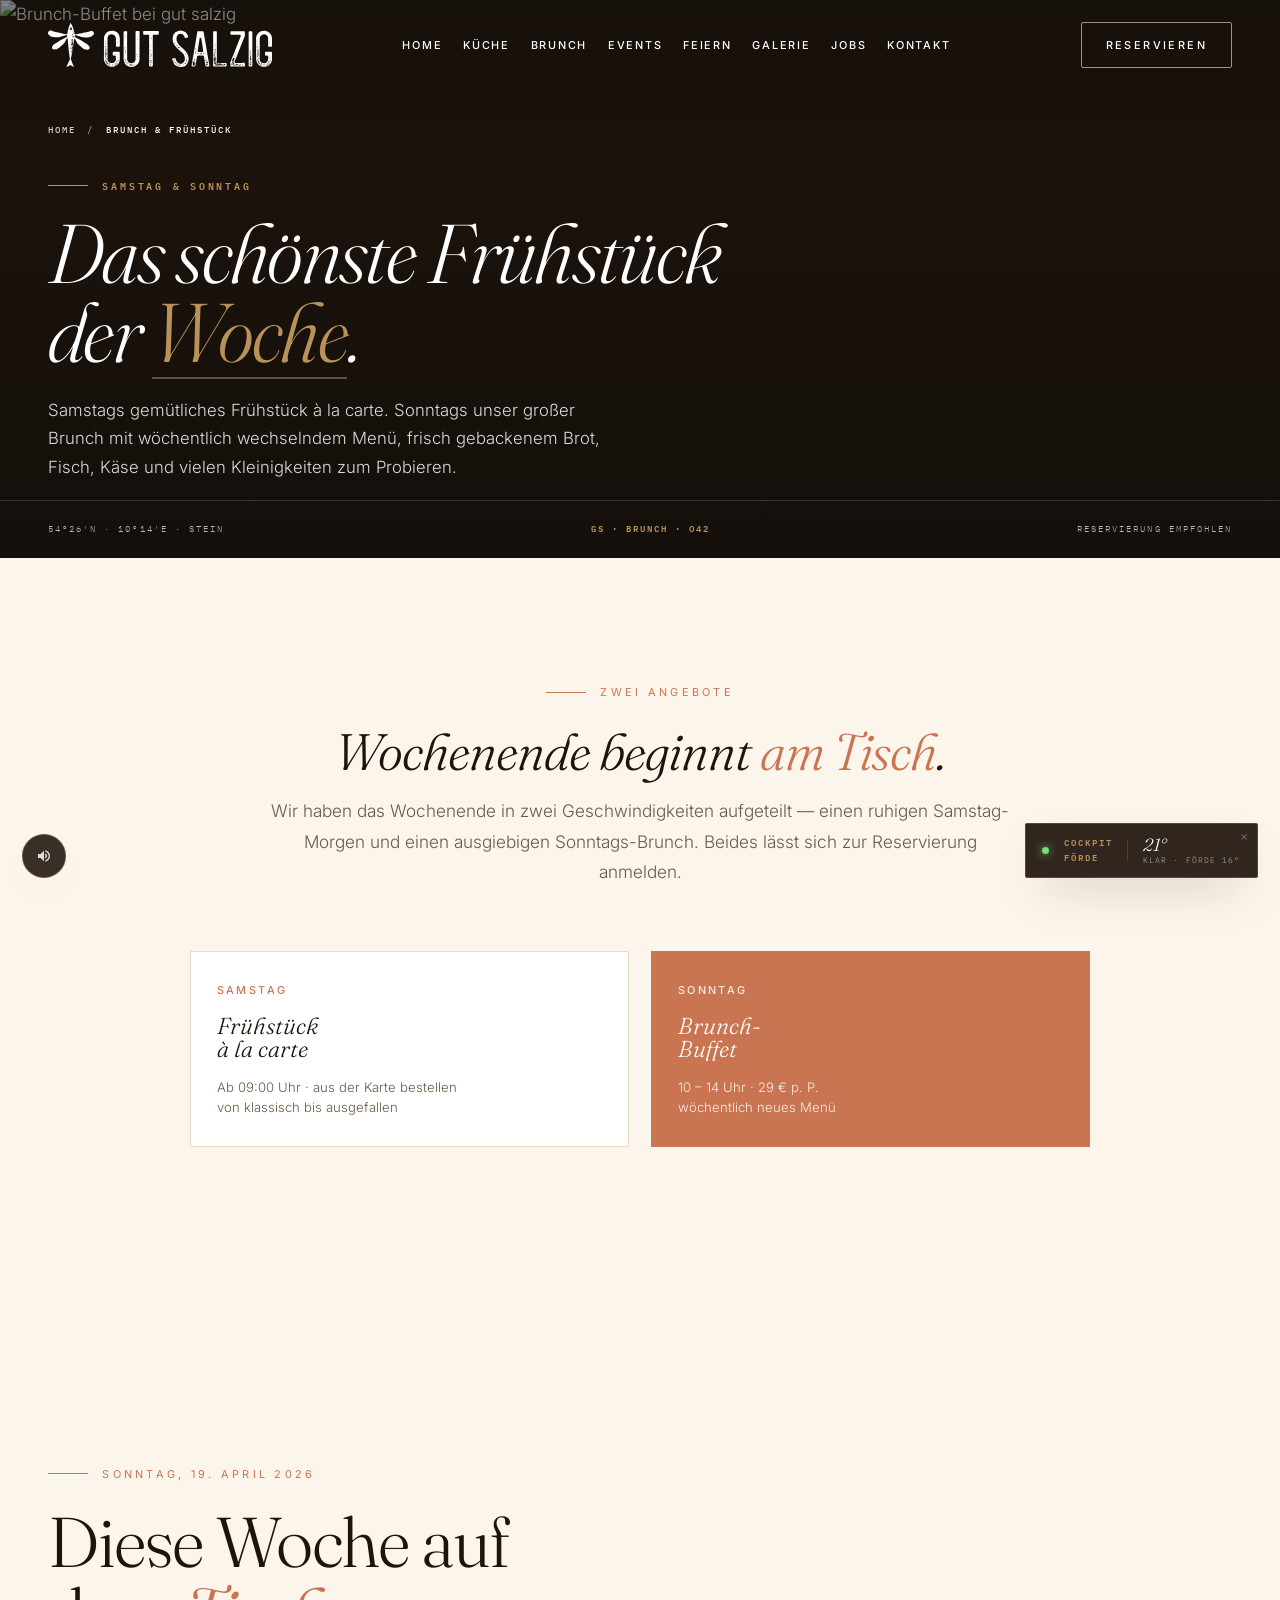
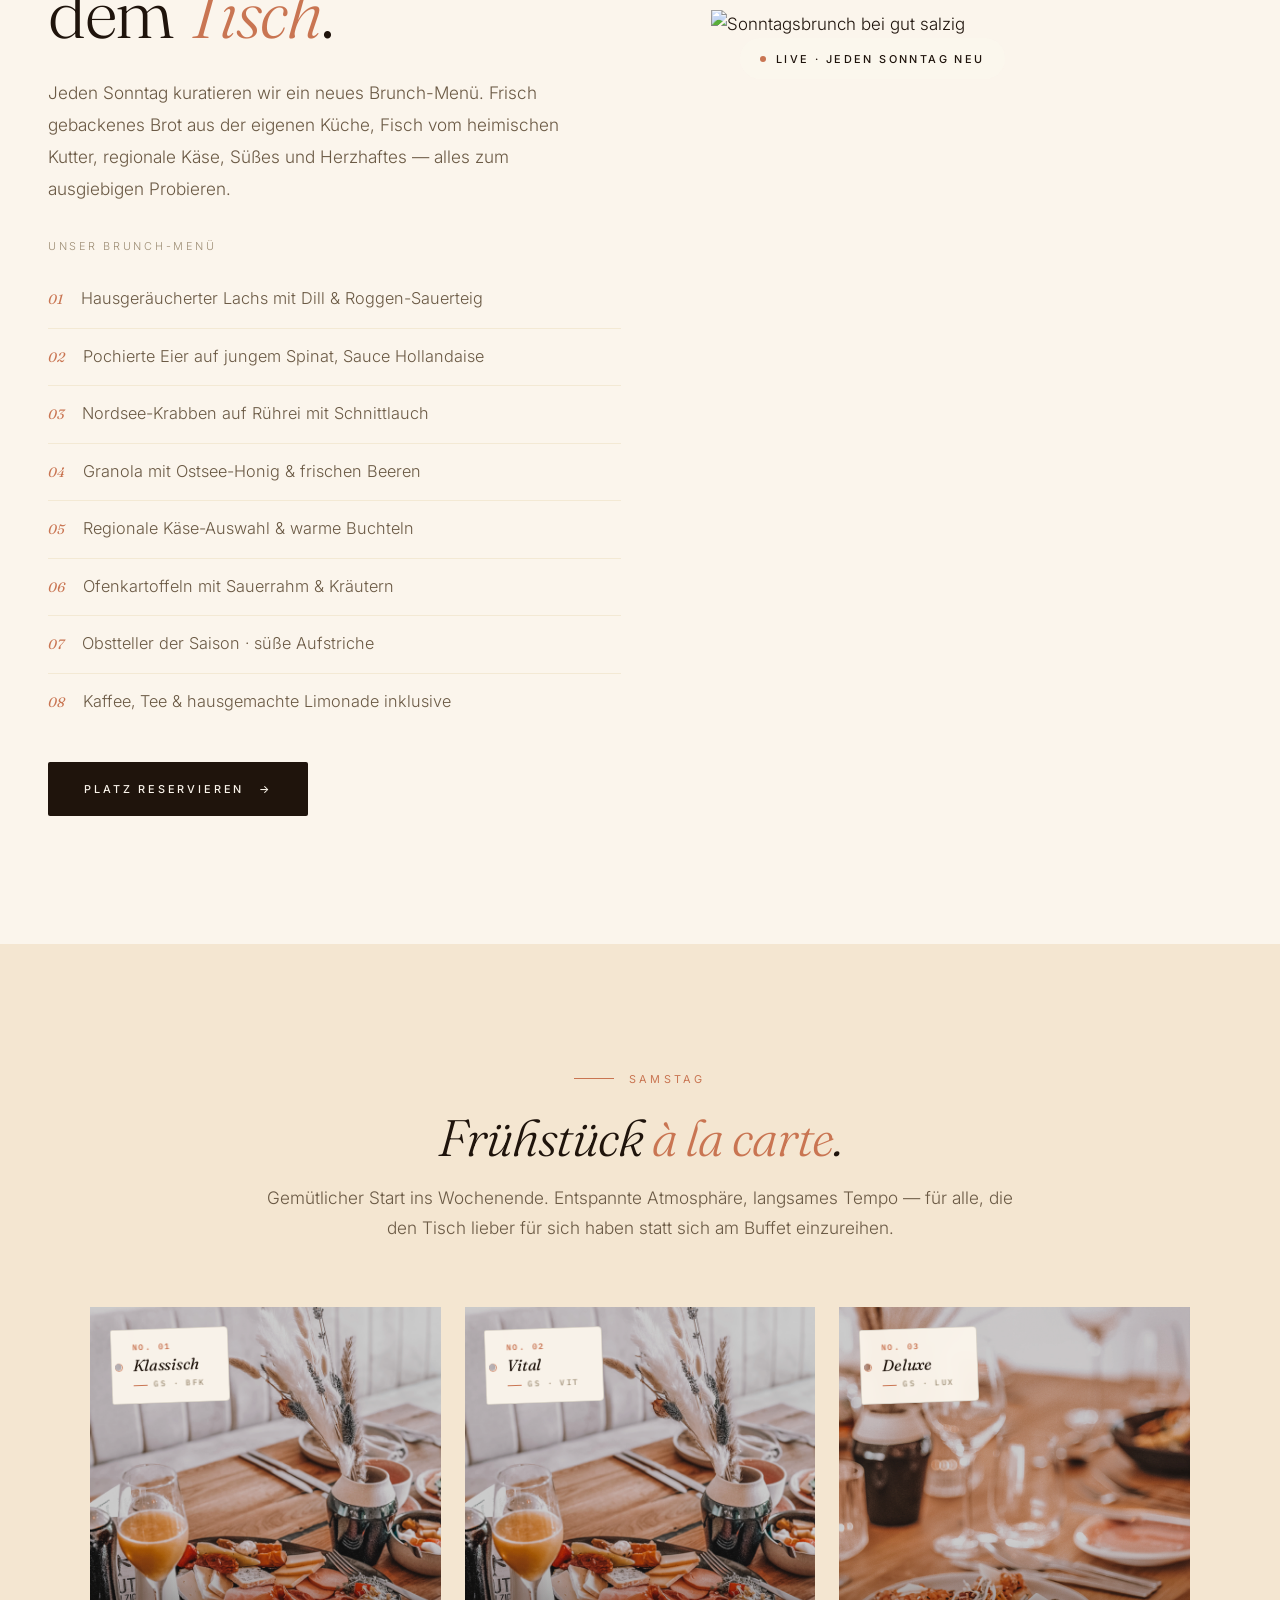
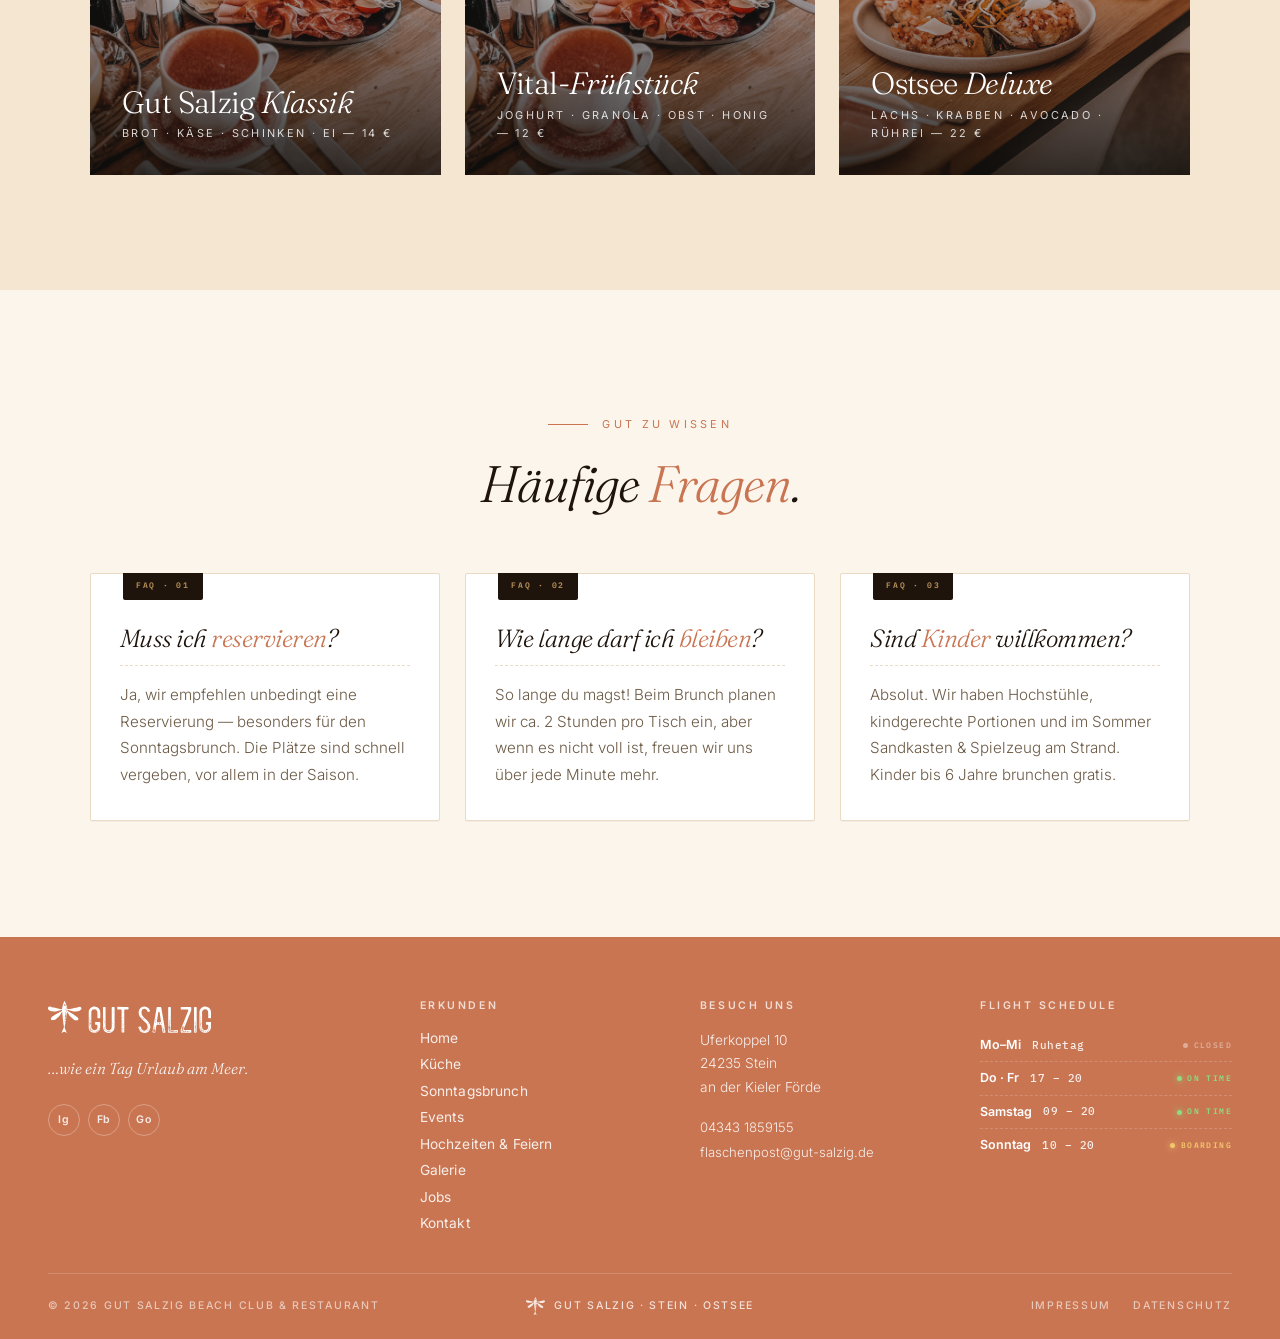
==== commit 240ead26: "Add jobs.html: Crew Wanted page with 8 job cards in boarding-pass style Content migrated from /Perso" ====
--- a/prototype/brunch.html
+++ b/prototype/brunch.html
@@ -32,6 +32,7 @@
       <a href="events.html">Events</a>
       <a href="feiern.html">Feiern</a>
       <a href="galerie.html">Galerie</a>
+      <a href="jobs.html">Jobs</a>
       <a href="kontakt.html">Kontakt</a>
     </nav>
 
@@ -61,7 +62,8 @@
       <li><a href="events.html"  data-num="04">Events</a></li>
       <li><a href="feiern.html"  data-num="05">Hochzeiten &amp; Feiern</a></li>
       <li><a href="galerie.html" data-num="06">Galerie</a></li>
-      <li><a href="kontakt.html" data-num="07">Kontakt</a></li>
+      <li><a href="jobs.html"    data-num="07">Jobs &amp; Karriere</a></li>
+      <li><a href="kontakt.html" data-num="08">Kontakt</a></li>
     </ul>
 
     <aside class="menu__aside">
@@ -275,6 +277,7 @@
           <a href="events.html">Events</a>
           <a href="feiern.html">Hochzeiten &amp; Feiern</a>
           <a href="galerie.html">Galerie</a>
+          <a href="jobs.html">Jobs</a>
           <a href="kontakt.html">Kontakt</a>
         </nav>
       </div>
--- a/prototype/assets/css/style.css
+++ b/prototype/assets/css/style.css
@@ -1130,6 +1130,258 @@
 
 @media (max-width: 720px) {
   .sound-toggle { bottom: 0.8rem; left: 0.8rem; width: 38px; height: 38px; }
+}
+
+/* =========================================================
+   JOBS — Crew Wanted, Job Cards, Application
+   ========================================================= */
+
+/* Job Values Strip */
+.job-values {
+  display: grid;
+  grid-template-columns: repeat(4, 1fr);
+  gap: 1.5rem;
+  margin-bottom: 4rem;
+}
+.job-value {
+  text-align: center;
+  padding: 2rem 1.2rem;
+  background: var(--surface);
+  border: 1px solid var(--line);
+  border-radius: 2px;
+  transition: transform var(--dur) var(--ease), box-shadow var(--dur) var(--ease);
+}
+.job-value:hover { transform: translateY(-4px); box-shadow: 0 16px 36px -16px rgba(31,20,12,0.18); }
+.job-value__icon { font-size: 1.6rem; margin-bottom: 0.8rem; display: block; color: var(--accent); }
+.job-value__title {
+  font-family: var(--ff-display);
+  font-style: italic;
+  font-weight: 400;
+  font-size: 1.15rem;
+  color: var(--ink);
+  margin-bottom: 0.5rem;
+  line-height: 1.15;
+}
+.job-value__desc {
+  font-size: 0.82rem;
+  color: var(--ink-soft);
+  line-height: 1.6;
+  font-weight: 300;
+}
+
+/* Job Department Tabs */
+.job-tabs {
+  display: flex;
+  gap: 0.5rem;
+  justify-content: center;
+  margin-bottom: 3rem;
+  flex-wrap: wrap;
+}
+.job-tab {
+  padding: 0.7rem 1.4rem;
+  font-family: var(--ff-mono);
+  font-size: 0.62rem;
+  letter-spacing: 0.22em;
+  text-transform: uppercase;
+  font-weight: 600;
+  color: var(--ink-soft);
+  border: 1px solid var(--line);
+  border-radius: 2px;
+  cursor: pointer;
+  transition: all var(--dur-fast) var(--ease);
+  background: var(--surface);
+}
+.job-tab:hover, .job-tab.is-active {
+  background: var(--ink);
+  color: #fff;
+  border-color: var(--ink);
+}
+
+/* Job Cards — Boarding Pass variant */
+.job-cards {
+  display: grid;
+  grid-template-columns: repeat(2, 1fr);
+  gap: 1.8rem;
+}
+.job-card {
+  background: var(--surface);
+  border: 1px solid var(--line);
+  border-radius: 2px;
+  font-family: var(--ff-mono);
+  overflow: hidden;
+  transition: transform var(--dur) var(--ease), box-shadow var(--dur) var(--ease);
+  display: flex;
+  flex-direction: column;
+}
+.job-card:hover {
+  transform: translateY(-6px);
+  box-shadow: 0 28px 56px -22px rgba(31,20,12,0.22);
+}
+.job-card__header {
+  display: flex;
+  justify-content: space-between;
+  align-items: center;
+  padding: 0.9rem 1.5rem;
+  background: var(--ink);
+  color: #fff;
+  font-size: 0.54rem;
+  letter-spacing: 0.22em;
+  text-transform: uppercase;
+  font-weight: 600;
+}
+.job-card__brand { display: flex; align-items: center; gap: 0.5rem; }
+.job-card__brand-icon { color: var(--gold); font-size: 1rem; }
+.job-card__dept { color: var(--gold); font-weight: 700; }
+
+.job-card__body { padding: 1.6rem 1.5rem; flex: 1; display: flex; flex-direction: column; gap: 1rem; }
+
+.job-card__title-row {
+  display: flex;
+  justify-content: space-between;
+  align-items: flex-start;
+  gap: 1rem;
+}
+.job-card__title {
+  font-family: var(--ff-display);
+  font-style: italic;
+  font-weight: 300;
+  font-size: clamp(1.4rem, 1.8vw, 1.8rem);
+  color: var(--ink);
+  line-height: 1.1;
+}
+.job-card__title em { font-style: italic; color: var(--accent); }
+.job-card__badge {
+  flex-shrink: 0;
+  padding: 0.35rem 0.7rem;
+  font-size: 0.5rem;
+  letter-spacing: 0.2em;
+  text-transform: uppercase;
+  font-weight: 700;
+  border-radius: 2px;
+  background: rgba(201,117,82,0.12);
+  color: var(--accent);
+  white-space: nowrap;
+}
+
+.job-card__desc {
+  font-family: var(--ff-sans);
+  font-size: 0.92rem;
+  color: var(--ink-soft);
+  line-height: 1.65;
+  font-weight: 300;
+}
+
+.job-card__meta {
+  display: grid;
+  grid-template-columns: repeat(3, 1fr);
+  gap: 0.6rem;
+  padding-top: 0.8rem;
+  border-top: 1px dashed rgba(31,20,12,0.15);
+}
+.job-card__meta-item { display: flex; flex-direction: column; gap: 0.2rem; }
+.job-card__meta-label {
+  font-size: 0.48rem;
+  letter-spacing: 0.2em;
+  text-transform: uppercase;
+  color: var(--ink-mute);
+  font-weight: 600;
+}
+.job-card__meta-value {
+  font-size: 0.72rem;
+  font-weight: 600;
+  color: var(--ink);
+  letter-spacing: 0.04em;
+}
+
+.job-card__tasks {
+  padding: 0.8rem 0;
+  border-top: 1px dashed rgba(31,20,12,0.15);
+  display: flex;
+  flex-direction: column;
+  gap: 0.4rem;
+}
+.job-card__tasks li {
+  display: flex;
+  align-items: baseline;
+  gap: 0.7rem;
+  font-family: var(--ff-sans);
+  font-size: 0.82rem;
+  color: var(--ink-soft);
+  line-height: 1.5;
+  font-weight: 300;
+}
+.job-card__tasks li::before {
+  content: '✓';
+  color: var(--accent);
+  font-weight: 700;
+  font-size: 0.75rem;
+  flex-shrink: 0;
+}
+
+.job-card__footer {
+  display: flex;
+  justify-content: space-between;
+  align-items: center;
+  padding: 0.9rem 1.5rem;
+  border-top: 1px solid var(--line);
+  margin-top: auto;
+}
+.job-card__code {
+  font-size: 0.5rem;
+  letter-spacing: 0.18em;
+  text-transform: uppercase;
+  color: var(--ink-mute);
+  font-weight: 500;
+}
+.job-card__apply {
+  display: inline-flex;
+  align-items: center;
+  gap: 0.5rem;
+  padding: 0.55rem 1rem;
+  background: var(--accent);
+  color: #fff;
+  font-family: var(--ff-mono);
+  font-size: 0.58rem;
+  letter-spacing: 0.22em;
+  text-transform: uppercase;
+  font-weight: 700;
+  border-radius: 2px;
+  border: 0;
+  cursor: pointer;
+  transition: background var(--dur-fast);
+}
+.job-card__apply:hover { background: var(--ink); }
+
+/* Perks Strip */
+.perks {
+  display: flex;
+  flex-wrap: wrap;
+  gap: 0.7rem;
+  justify-content: center;
+}
+.perk {
+  display: inline-flex;
+  align-items: center;
+  gap: 0.5rem;
+  padding: 0.55rem 1rem;
+  background: var(--surface);
+  border: 1px solid var(--line);
+  border-radius: 2px;
+  font-family: var(--ff-mono);
+  font-size: 0.6rem;
+  letter-spacing: 0.14em;
+  text-transform: uppercase;
+  color: var(--ink-soft);
+  font-weight: 500;
+}
+.perk__icon { color: var(--accent); font-size: 0.9rem; }
+
+@media (max-width: 1100px) {
+  .job-values { grid-template-columns: 1fr 1fr; }
+  .job-cards { grid-template-columns: 1fr; }
+}
+@media (max-width: 720px) {
+  .job-values { grid-template-columns: 1fr; }
 }
 
 /* =========================================================
